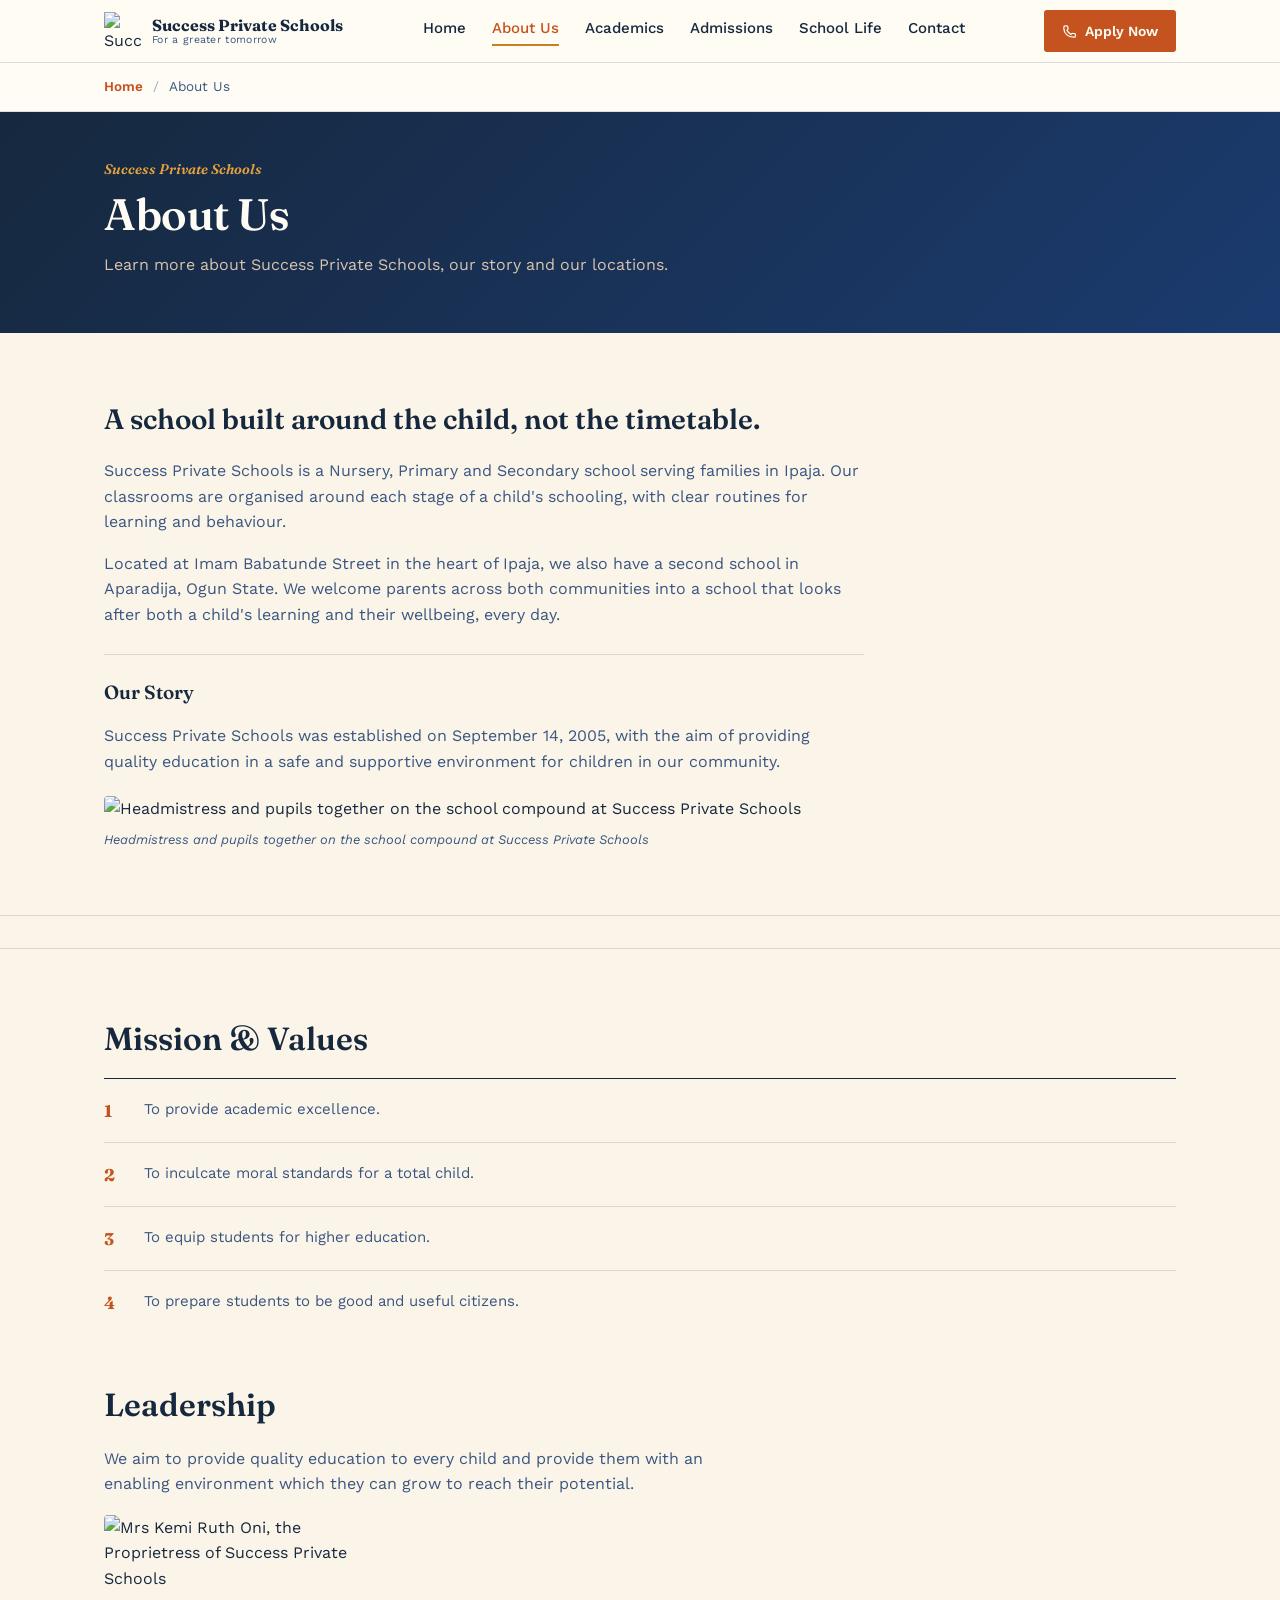
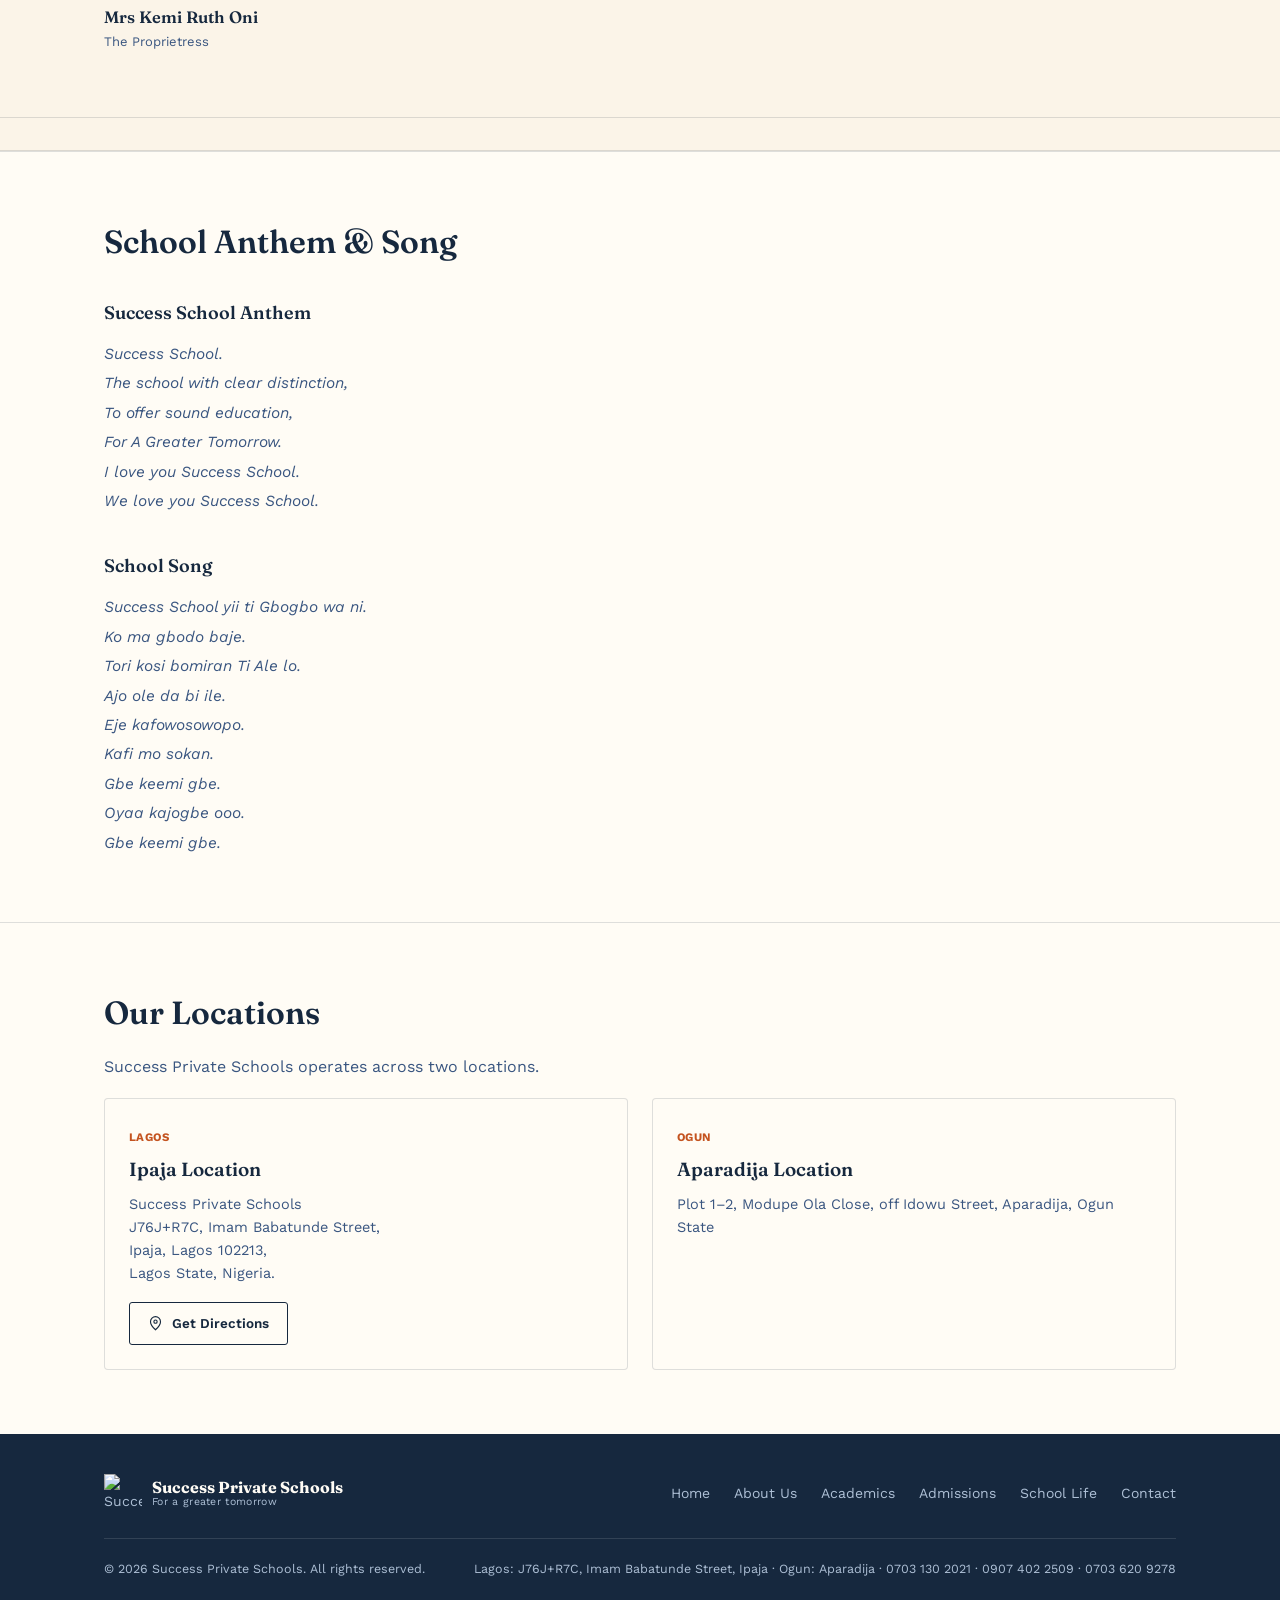
==== about.html @ afc4dac9 "Add files via upload" ====
<!DOCTYPE html>
<html lang="en">
<head>
<meta charset="UTF-8">
<meta name="viewport" content="width=device-width, initial-scale=1.0, viewport-fit=cover">
<title>About Us | Success Private Schools</title>
<meta name="description" content="Learn about Success Private Schools — our story and our locations in Ipaja, Lagos and Aparadija, Ogun State.">
<link rel="preconnect" href="https://fonts.googleapis.com">
<link rel="icon" type="image/png" href="assets/images/favicon.png">
<link href="https://fonts.googleapis.com/css2?family=Fraunces:ital,opsz,wght@0,9..144,400;0,9..144,500;0,9..144,600;0,9..144,700;1,9..144,500&family=Work+Sans:wght@400;500;600;700&display=swap" rel="stylesheet">
<link rel="stylesheet" href="style.css">
</head>
<body>
<header class="site" id="siteHeader">
  <div class="nav">
    <a class="brand" href="index.html" aria-label="Success Private Schools home">
      <img class="brand-logo" src="assets/images/logo.png" alt="Success Private Schools logo">
      <div class="brand-text">
        <div class="name">Success Private Schools</div>
        <div class="sub">For a greater tomorrow</div>
      </div>
    </a>
    <nav class="links">
      <a href="index.html">Home</a>
      <a href="about.html" class="active" aria-current="page">About Us</a>
      <a href="academics.html">Academics</a>
      <a href="admissions.html">Admissions</a>
      <a href="school-life.html">School Life</a>
      <a href="contact.html">Contact</a>
    </nav>
    <a class="nav-cta" href="admissions.html#enquiry">
      <svg viewBox="0 0 24 24" fill="none" stroke="currentColor" stroke-width="2"><path d="M3 5a2 2 0 012-2h2.28a2 2 0 012 1.72l.36 2.5a2 2 0 01-.53 1.72l-1.2 1.2a16 16 0 006.5 6.5l1.2-1.2a2 2 0 011.72-.53l2.5.36a2 2 0 011.72 2V19a2 2 0 01-2 2h-1C9.16 21 3 14.84 3 7V6z"/></svg>
      Apply Now
    </a>
    <button class="menu-btn" aria-label="Menu" id="menuBtn">
      <svg viewBox="0 0 24 24" fill="none" stroke="currentColor" stroke-width="2"><line x1="3" y1="6" x2="21" y2="6"/><line x1="3" y1="12" x2="21" y2="12"/><line x1="3" y1="18" x2="21" y2="18"/></svg>
    </button>
  </div>
</header>
<div class="breadcrumb-bar">
  <div class="wrap breadcrumb-inner">
    <a href="index.html">Home</a><span class="sep">/</span><span>About Us</span>
  </div>
</div>

<section class="page-hero">
  <div class="wrap">
    <div class="kicker">Success Private Schools</div>
    <h1>About Us</h1>
    <p class="lede">Learn more about Success Private Schools, our story and our locations.</p>
  </div>
</section>

<section id="about">
  <div class="wrap about-grid" style="grid-template-columns:minmax(0,760px);">
    <div>
      <div class="subpage-block" style="margin-bottom:0;">
        <h2 style="font-size:28px; margin-bottom:16px;">A school built around the child, not the timetable.</h2>
        <p>Success Private Schools is a Nursery, Primary and Secondary school serving families in Ipaja. Our classrooms are organised around each stage of a child's schooling, with clear routines for learning and behaviour.</p>
        <p>Located at Imam Babatunde Street in the heart of Ipaja, we also have a second school in Aparadija, Ogun State. We welcome parents across both communities into a school that looks after both a child's learning and their wellbeing, every day.</p>
      </div>
      <div style="margin-top:26px; padding-top:22px; border-top:1px solid var(--line);">
        <h3 style="font-size:19px; margin-bottom:8px;">Our Story</h3>
        <p style="margin-bottom:0;">Success Private Schools was established on September 14, 2005, with the aim of providing quality education in a safe and supportive environment for children in our community.</p>
      </div>
      <figure class="about-photo">
        <img src="assets/images/about-headmistress-pupils.jpg" alt="Headmistress and pupils together on the school compound at Success Private Schools" loading="lazy">
        <figcaption>Headmistress and pupils together on the school compound at Success Private Schools</figcaption>
      </figure>
    </div>
  </div>
</section>

<div class="ruled"></div>

<section id="mission-values">
  <div class="wrap">
    <div class="subpage-block">
      <h2>Mission &amp; Values</h2>
      <ol class="process-steps">
        <li><span class="step-num">1</span> To provide academic excellence.</li>
        <li><span class="step-num">2</span> To inculcate moral standards for a total child.</li>
        <li><span class="step-num">3</span> To equip students for higher education.</li>
        <li><span class="step-num">4</span> To prepare students to be good and useful citizens.</li>
      </ol>
    </div>
    <div class="subpage-block">
      <h2>Leadership</h2>
      <p class="intro" style="margin-bottom:0;">We aim to provide quality education to every child and provide them with an enabling environment which they can grow to reach their potential.</p>
      <figure class="leadership-photo">
        <img src="assets/images/leadership-proprietress.jpg" alt="Mrs Kemi Ruth Oni, the Proprietress of Success Private Schools" loading="lazy">
        <figcaption>
          <strong>Mrs Kemi Ruth Oni</strong>
          <span>The Proprietress</span>
        </figcaption>
      </figure>
    </div>
  </div>
</section>

<div class="ruled"></div>

<section id="anthem" style="background:var(--chalk); border-top:1px solid var(--line);">
  <div class="wrap">
    <div class="subpage-block" style="margin-bottom:32px;">
      <h2>School Anthem &amp; Song</h2>
    </div>
    <div class="subpage-block" style="margin-bottom:36px;">
      <h3 style="font-size:18px; margin-bottom:12px;">Success School Anthem</h3>
      <p class="verse">
        Success School.<br>
        The school with clear distinction,<br>
        To offer sound education,<br>
        For A Greater Tomorrow.<br>
        I love you Success School.<br>
        We love you Success School.
      </p>
    </div>
    <div class="subpage-block" style="margin-bottom:0;">
      <h3 style="font-size:18px; margin-bottom:12px;">School Song</h3>
      <p class="verse">
        Success School yii ti Gbogbo wa ni.<br>
        Ko ma gbodo baje.<br>
        Tori kosi bomiran Ti Ale lo.<br>
        Ajo ole da bi ile.<br>
        Eje kafowosowopo.<br>
        Kafi mo sokan.<br>
        Gbe keemi gbe.<br>
        Oyaa kajogbe ooo.<br>
        Gbe keemi gbe.
      </p>
    </div>
  </div>
</section>

<section id="locations" style="background:var(--chalk); border-top:1px solid var(--line); padding-bottom:64px;">
  <div class="wrap">
    <div class="subpage-block" style="margin-bottom:0;">
      <h2>Our Locations</h2>
      <p class="intro">Success Private Schools operates across two locations.</p>
      <div class="campus-grid">
        <div class="campus-card">
          <div class="tag-mini">Lagos</div>
          <h3>Ipaja Location</h3>
          <p>Success Private Schools<br>J76J+R7C, Imam Babatunde Street,<br>Ipaja, Lagos 102213,<br>Lagos State, Nigeria.</p>
          <a class="btn btn-ghost" style="margin-top:16px; padding:10px 18px; font-size:13.5px;" href="https://www.google.com/maps/search/?api=1&query=Success%20Private%20Schools%2C%20J76J%2BR7C%2C%20Imam%20Babatunde%20Street%2C%20Ipaja%2C%20Lagos%20102213%2C%20Lagos%20State%2C%20Nigeria" target="_blank" rel="noopener">
            <svg viewBox="0 0 24 24" fill="none" stroke="currentColor" stroke-width="1.8" style="width:15px;height:15px;"><path d="M12 22s8-7.2 8-13a8 8 0 10-16 0c0 5.8 8 13 8 13z"/><circle cx="12" cy="9" r="2.6"/></svg>
            Get Directions
          </a>
        </div>
        <div class="campus-card">
          <div class="tag-mini">Ogun</div>
          <h3>Aparadija Location</h3>
          <p>Plot 1–2, Modupe Ola Close, off Idowu Street, Aparadija, Ogun State</p>
        </div>
      </div>
    </div>
  </div>
</section>
<footer>
  <div class="wrap">
    <div class="footer-top">
      <a class="brand" href="index.html">
        <img class="brand-logo" src="assets/images/logo.png" alt="Success Private Schools logo">
        <div class="brand-text">
          <div class="name">Success Private Schools</div>
          <div class="sub">For a greater tomorrow</div>
        </div>
      </a>
      <div class="footer-links">
        <a href="index.html">Home</a>
        <a href="about.html">About Us</a>
        <a href="academics.html">Academics</a>
        <a href="admissions.html">Admissions</a>
        <a href="school-life.html">School Life</a>
        <a href="contact.html">Contact</a>
      </div>
    </div>
    <div class="footer-bottom">
      <span>© 2026 Success Private Schools. All rights reserved.</span>
      <span>Lagos: J76J+R7C, Imam Babatunde Street, Ipaja · Ogun: Aparadija · 0703 130 2021 · 0907 402 2509 · 0703 620 9278</span>
    </div>
  </div>
</footer>
<script src="script.js"></script>
</body>
</html>
---- style.css ----
:root{
    --marigold:#E8A33D;
    --marigold-deep:#C97F1E;
    --clay:#C4531F;
    --navy:#1B3B6F;
    --navy-soft:#3A5680;
    --ink:#16283E;
    --umber:#3A2417;
    --umber-soft:#8A6A52;
    --paper:#FBF4E8;
    --chalk:#FFFCF5;
    --line: rgba(22,40,62,0.14);
    --max: 1120px;
  }
  *{box-sizing:border-box;}
  html{scroll-behavior:smooth;}
  body{
    margin:0;
    background:var(--paper);
    color:var(--ink);
    font-family:'Work Sans', sans-serif;
    font-size:16px;
    line-height:1.6;
    overflow-x:hidden;
    width:100%;
  }
  h1,h2,h3,.display{
    font-family:'Fraunces', serif;
    font-weight:600;
    color:var(--ink);
    margin:0;
  }
  a{color:inherit;}
  img{max-width:100%; display:block;}
  .wrap{max-width:var(--max); margin:0 auto; padding:0 24px; width:100%;}
  .ruled{
    height:34px;
    background-image: repeating-linear-gradient(
      to bottom,
      transparent 0px, transparent 32px, var(--line) 33px
    );
    border-top:1px solid var(--line);
    border-bottom:1px solid var(--line);
  }

  .reveal{
    opacity:0;
    transform: translateY(14px);
    transition: opacity .5s ease, transform .5s ease;
  }
  .reveal.is-visible{opacity:1; transform:translateY(0);}
  @media (prefers-reduced-motion: reduce){
    .reveal, .hero-fade{opacity:1; transform:none; transition:none; animation:none;}
    html{scroll-behavior:auto;}
    .seal{animation:none !important;}
  }
  .hero-fade{
    animation: heroFadeIn .9s cubic-bezier(.16,1,.3,1) both;
  }
  @keyframes heroFadeIn{
    from{ opacity:0; transform:translateY(16px); }
    to{ opacity:1; transform:translateY(0); }
  }

  header.site{
    position:sticky; top:0; z-index:50;
    background:rgba(255,252,245,0.92);
    backdrop-filter: blur(8px);
    border-bottom:1px solid var(--line);
    transition: box-shadow .25s ease;
  }
  header.site.scrolled{ box-shadow: 0 6px 20px -12px rgba(22,40,62,0.25); }
  .nav{
    display:flex; align-items:center; justify-content:space-between;
    padding:10px 24px;
    max-width:var(--max); margin:0 auto;
    gap:16px;
  }
  .brand{
    display:flex; align-items:center; gap:10px;
    text-decoration:none;
    min-width:0;
  }
  .brand-text{line-height:1.15; min-width:0;}
  .brand-logo{ width:38px; height:38px; object-fit:contain; flex-shrink:0; }
  .brand-text .name{font-family:'Fraunces', serif; font-weight:700; font-size:16px; color:var(--ink); white-space:nowrap;}
  .brand-text .sub{font-size:10.5px; letter-spacing:.03em; color:var(--navy-soft);}
  nav.links{display:flex; gap:26px; font-size:15px; font-weight:500;}
  nav.links a{text-decoration:none; padding-bottom:4px; border-bottom:2px solid transparent; transition:border-color .15s ease; white-space:nowrap;}
  nav.links a:hover{border-color:var(--marigold-deep);}
  .nav-cta{
    background:var(--clay); color:var(--chalk); text-decoration:none;
    padding:10px 18px; border-radius:3px; font-weight:600; font-size:14px;
    white-space:nowrap; display:inline-flex; align-items:center; gap:8px;
    transition: transform .15s ease, background .15s ease;
  }
  .nav-cta:hover{background:var(--navy); transform:translateY(-1px);}
  .nav-cta svg{width:15px; height:15px;}
  .menu-btn{display:none; background:none; border:none; cursor:pointer; padding:4px; flex-shrink:0;}
  .menu-btn svg{width:24px; height:24px; color:var(--ink);}

  .btn{
    display:inline-flex; align-items:center; gap:9px;
    text-decoration:none; font-weight:600; font-size:15px;
    padding:14px 26px; border-radius:3px; border:1.5px solid transparent;
    cursor:pointer;
    transition: transform .15s ease, box-shadow .15s ease, background .15s ease, color .15s ease;
  }
  .btn svg{width:17px; height:17px; flex-shrink:0;}
  .btn:active{transform:scale(.97);}
  .btn-primary{background:var(--ink); color:var(--chalk);}
  .btn-primary:hover{background:var(--navy); box-shadow:0 10px 22px -10px rgba(22,40,62,0.55); transform:translateY(-2px);}
  .btn-ghost{border-color:var(--ink); color:var(--ink); background:transparent;}
  .btn-ghost:hover{background:var(--ink); color:var(--chalk); transform:translateY(-2px);}
  .btn-clay{background:var(--clay); color:var(--chalk);}
  .btn-clay:hover{background:#a3430f; transform:translateY(-2px); box-shadow:0 10px 22px -10px rgba(196,83,31,0.55);}
  .btn-outline-light{border-color:rgba(255,252,245,0.7); color:var(--chalk);}
  .btn-outline-light:hover{background:var(--chalk); color:var(--ink); transform:translateY(-2px);}

  .btn-pill{
    display:flex; align-items:center; justify-content:center; gap:9px;
    width:100%; text-decoration:none; font-weight:600; font-size:14.5px;
    padding:13px 20px; border-radius:999px; border:1.5px solid transparent;
    cursor:pointer; transition: transform .15s ease, box-shadow .15s ease, background .15s ease;
  }
  .btn-pill svg{width:16px; height:16px; flex-shrink:0;}
  .btn-pill:active{transform:scale(.97);}
  .btn-pill + .btn-pill{ margin-top:10px; }
  .btn-pill-clay{background:var(--clay); color:var(--chalk);}
  .btn-pill-clay:hover{background:#a3430f; box-shadow:0 8px 18px -8px rgba(196,83,31,0.55);}
  .btn-pill-outline{background:transparent; border-color:var(--ink); color:var(--ink);}
  .btn-pill-outline:hover{background:var(--ink); color:var(--chalk);}

  .btn-circle{
    display:inline-flex; align-items:center; justify-content:center;
    width:56px; height:56px; border-radius:50%; background:var(--ink); color:var(--chalk);
    text-decoration:none; flex-shrink:0; border:none; cursor:pointer;
    transition: transform .15s ease, box-shadow .15s ease, background .15s ease;
  }
  .btn-circle svg{width:22px; height:22px;}
  .btn-circle:hover{background:var(--navy); transform:translateY(-2px); box-shadow:0 10px 20px -10px rgba(22,40,62,0.55);}
  .btn-circle:active{transform:scale(.94);}

  .hero{
    padding:56px 0 56px;
    position:relative;
    overflow:hidden;
  }
  .photo-hero{ background:var(--ink); position:relative; padding:0; }
  .photo-hero-frame{
    width:100%; display:flex; justify-content:center; align-items:center;
    background:var(--ink); max-height:340px; overflow:hidden;
  }
  .photo-hero-frame img{
    max-height:340px; width:auto; max-width:100%; object-fit:contain; display:block;
  }
  .photo-hero-caption{ background:linear-gradient(135deg,var(--ink),var(--navy)); padding:22px 0; }
  .photo-hero-caption-inner{
    border-left:4px solid var(--marigold); padding-left:18px;
    display:flex; flex-direction:column; gap:6px;
  }
  .photo-hero-caption .kicker{
    color:var(--marigold); font-size:14px; font-weight:600;
    font-style:italic; font-family:'Fraunces', serif; margin:0;
  }
  .photo-hero-caption h1{
    color:var(--chalk); font-size:clamp(26px,5vw,44px); line-height:1.1; letter-spacing:-0.01em;
  }
  .photo-hero-caption h1 em{ color:var(--marigold); font-style:italic; }
  .breadcrumb-bar{ background:var(--chalk); border-bottom:1px solid var(--line); padding:13px 0; }
  .breadcrumb-inner{ display:flex; align-items:center; gap:10px; font-size:13.5px; color:var(--navy-soft); }
  .breadcrumb-inner a{ color:var(--clay); text-decoration:none; font-weight:600; }
  .breadcrumb-inner .sep{ opacity:.5; }
  .hero-intro{ padding:26px 0 4px; }
  .hero-intro p.lede{ margin:0; font-size:16px; max-width:60ch; color:var(--navy-soft); }
  .hero-intro .stripe-tags{ margin-top:22px; }
  @media (max-width:600px){
    .photo-hero-frame, .photo-hero-frame img{ max-height:250px; }
  }
  .hero-grid{
    display:grid;
    grid-template-columns: 1fr;
    gap:40px;
    align-items:center;
    max-width:720px;
  }
  .kicker{
    font-size:14px; color:var(--clay); font-weight:600;
    margin-bottom:12px; font-style:italic; font-family:'Fraunces', serif;
  }
  .hero h1{
    font-size:clamp(34px, 7vw, 62px);
    line-height:1.06;
    letter-spacing:-0.01em;
  }
  .hero h1 em{
    font-style:italic; color:var(--marigold-deep);
  }
  .hero p.lede{
    margin-top:20px;
    font-size:17px;
    max-width:46ch;
    color:var(--navy-soft);
  }
  .hero-ctas{
    margin-top:28px;
    display:flex; gap:14px; flex-wrap:wrap;
  }
  .stripe-tags{
    margin-top:30px; display:flex; gap:0; flex-wrap:wrap;
    border-top:1px solid var(--line);
    padding-top:16px;
  }
  .stripe-tags span{
    font-size:12.5px; font-weight:600; color:var(--navy-soft);
    padding-right:16px; margin-right:16px; border-right:1px solid var(--line);
  }
  .stripe-tags span:last-child{border-right:none;}

  section{padding:64px 0;}
  .eyebrow{
    font-family:'Fraunces', serif; font-style:italic; color:var(--clay);
    font-size:16px; margin-bottom:8px;
  }
  .section-head{
    display:flex; justify-content:space-between; align-items:flex-end;
    gap:24px; margin-bottom:40px; flex-wrap:wrap;
  }
  .section-head h2{font-size:clamp(26px,4vw,38px); max-width:560px;}
  .section-head p{max-width:38ch; color:var(--navy-soft); font-size:15px;}

  .about-grid{
    display:grid; grid-template-columns: 1fr 1fr; gap:48px; align-items:start;
  }
  .about-grid p{color:var(--navy-soft); margin-bottom:16px; font-size:16px;}
  .stat-row{
    display:grid; grid-template-columns: repeat(3,1fr); gap:0;
    margin-top:26px; border-top:1px solid var(--line);
  }
  .stat{
    padding:20px 16px 0 0; border-right:1px solid var(--line);
  }
  .stat:last-child{border-right:none;}
  .stat .num{font-family:'Fraunces', serif; font-size:32px; color:var(--clay); font-weight:600;}
  .stat .label{font-size:12.5px; color:var(--navy-soft); margin-top:4px;}

  .ledger{border-top:1px solid var(--ink);}
  .ledger-row{
    display:grid; grid-template-columns: 90px 1fr 1.4fr; gap:24px;
    padding:28px 0; border-bottom:1px solid var(--line);
    align-items:start;
  }
  .ledger-row .tag{
    font-family:'Fraunces', serif; font-size:15px; color:var(--marigold-deep); font-weight:600; padding-top:4px;
  }
  .ledger-row h3{font-size:23px;}
  .ledger-row .desc{color:var(--navy-soft); font-size:15px; padding-top:4px;}
  .ledger-row .desc .age{
    display:block; font-size:11.5px; letter-spacing:.03em; color:var(--clay); font-weight:600; margin-bottom:6px;
  }

  .curriculum-accordion{ border-top:1px solid var(--ink); }
  .curr-item{ border-bottom:1px solid var(--line); }
  .curr-trigger{
    width:100%; display:flex; justify-content:space-between; align-items:center; gap:16px;
    background:none; border:none; cursor:pointer; padding:20px 2px;
    font-family:'Fraunces', serif; font-size:17px; font-weight:600; color:var(--ink);
    text-align:left; transition:color .15s ease;
  }
  .curr-trigger:hover{ color:var(--clay); }
  .curr-trigger .chev{ width:18px; height:18px; flex-shrink:0; color:var(--clay); transition:transform .3s cubic-bezier(.16,1,.3,1); }
  .curr-trigger[aria-expanded="true"] .chev{ transform:rotate(180deg); }
  .curr-panel{
    max-height:0; overflow:hidden;
    transition:max-height .45s cubic-bezier(.16,1,.3,1);
  }
  .curr-panel-inner{ padding:2px 2px 24px; }
  .subject-grid{
    list-style:none; margin:0; padding:0;
    display:grid; grid-template-columns:repeat(auto-fill, minmax(170px,1fr));
    gap:9px 18px;
  }
  .subject-grid li{
    font-size:14px; color:var(--navy-soft); padding-left:15px; position:relative;
  }
  .subject-grid li::before{
    content:''; position:absolute; left:0; top:8px; width:6px; height:6px;
    border-radius:50%; background:var(--marigold-deep);
  }
  @media (prefers-reduced-motion: reduce){
    .curr-panel{ transition:none; }
  }

  .why-band{ background:var(--umber); color:var(--chalk); }
  .why-band .section-head h2, .why-band .eyebrow{color:var(--chalk);}
  .why-band .eyebrow{color:var(--marigold);}
  .why-band .section-head p{color:#D9C4B0;}
  .why-grid{
    display:grid; grid-template-columns: repeat(2, 1fr); gap:1px;
    background:rgba(255,255,255,0.14);
    border:1px solid rgba(255,255,255,0.14);
  }
  .why-item{
    background:var(--umber); padding:28px 30px;
    transition: background .25s ease;
  }
  .why-item:hover{ background:#4A311F; }
  .why-item .idx{ font-family:'Fraunces', serif; font-style:italic; color:var(--marigold); font-size:15px; }
  .why-item h3{color:var(--chalk); font-size:18px; margin-top:10px;}
  .why-item p{color:#D9C4B0; font-size:14px; margin-top:8px;}

  .life-grid{ display:grid; grid-template-columns: 1fr 1fr; gap:14px; }
  .life-block{
    border-radius:4px;
    display:flex; flex-direction:column; justify-content:space-between; padding:20px;
    color:var(--chalk);
    min-height:170px;
    transition: transform .3s ease;
  }
  .life-block:hover{ transform:translateY(-4px); }
  .life-block .lb-icon{
    width:34px; height:34px; opacity:.9;
  }
  .life-block .lb-name{
    font-family:'Fraunces', serif; font-size:19px; font-style:italic;
  }
  .life-block .lb-tag{
    font-size:12.5px; font-weight:600; letter-spacing:.02em;
    opacity:.85; margin-top:4px;
  }
  .life-block:nth-child(1){background:linear-gradient(160deg,#E8A33D,#C4531F);}
  .life-block:nth-child(2){background:linear-gradient(160deg,var(--navy),var(--ink));}
  .life-block:nth-child(3){background:linear-gradient(160deg,#C4531F,#7a2c0c); grid-column:span 2;}

  /* single big photo showcase box with real photos crossfading */
  .photo-showcase{
    position:relative; overflow:hidden; border-radius:4px;
    min-height:420px; background:var(--ink);
  }
  .photo-showcase .photo-slideshow{ position:absolute; inset:0; }
  .photo-showcase .photo-slideshow img{
    position:absolute; inset:0; width:100%; height:100%;
    object-fit:contain; object-position:center;
    opacity:0; transition: opacity 1.8s ease-in-out;
  }
  .photo-showcase .photo-slideshow img.active{ opacity:1; }
  @media (prefers-reduced-motion: reduce){
    .photo-showcase .photo-slideshow img{ transition:none; }
    .photo-showcase .photo-slideshow img:not(.active){ display:none; }
  }

  .about-photo{ margin:22px 0 0; }
  .about-photo img{
    width:100%; height:auto; border-radius:4px; display:block;
  }
  .about-photo figcaption{
    font-size:13px; color:var(--navy-soft); margin-top:8px; font-style:italic;
  }

  .leadership-photo{ margin:18px 0 0; max-width:260px; }
  .leadership-photo img{ width:100%; height:auto; border-radius:4px; display:block; }
  .leadership-photo figcaption{ margin-top:12px; }
  .leadership-photo figcaption strong{ display:block; font-family:'Fraunces', serif; font-size:16.5px; color:var(--ink); font-weight:600; }
  .leadership-photo figcaption span{ display:block; font-size:13px; color:var(--navy-soft); margin-top:2px; }

  .verse{ color:var(--navy-soft); font-style:italic; line-height:1.9; font-size:15.5px; margin:0; }

  .gallery-grid{
    display:grid; grid-template-columns:repeat(auto-fit, minmax(240px,1fr));
    gap:16px;
  }
  .gallery-item{
    position:relative; display:block; border-radius:4px; overflow:hidden;
    cursor:zoom-in; background:var(--ink);
  }
  .gallery-item img{
    width:100%; height:auto; display:block;
    transition: transform .4s ease;
  }
  .gallery-item:hover img{ transform:scale(1.03); }

  .lightbox{
    position:fixed; inset:0; background:rgba(16,14,10,0.92);
    display:none; align-items:center; justify-content:center;
    flex-direction:column; padding:30px; z-index:200;
  }
  .lightbox.open{ display:flex; }
  .lightbox img{ max-width:min(90vw,900px); max-height:76vh; border-radius:4px; }
  .lightbox-caption{ color:var(--chalk); font-size:14px; margin-top:14px; text-align:center; max-width:60ch; }
  .lightbox-close{
    position:absolute; top:18px; right:22px; background:none; border:none;
    color:var(--chalk); font-size:32px; line-height:1; cursor:pointer;
  }

  .admissions{ background: var(--marigold); position:relative; overflow:hidden; }
  .admissions-inner{
    display:grid; grid-template-columns: 1.3fr 1fr; gap:36px; align-items:start;
  }
  .admissions h2{font-size:clamp(28px,4.4vw,42px); color:var(--ink);}
  .admissions p{color:#3A2E12; margin-top:14px; max-width:46ch; font-size:16px;}
  .steps{ padding-top:6px; }
  .steps ol{margin:0; padding:0; list-style:none; counter-reset:step;}
  .steps li{
    counter-increment:step; display:flex; gap:14px; padding:11px 0;
    border-bottom:1px solid rgba(22,40,62,0.15); font-size:14px; color:#3A2E12;
  }
  .steps li:last-child{border-bottom:none;}
  .steps li::before{
    content:counter(step);
    font-family:'Fraunces', serif; font-weight:700; color:var(--ink);
    font-size:15px; flex-shrink:0;
  }
  .steps-title{
    font-size:12.5px; font-weight:700; letter-spacing:.04em; text-transform:uppercase;
    color:#3A2E12; margin-bottom:8px; opacity:.75;
  }

  .admission-form{
    margin-top:18px; background:var(--chalk); border:1px solid rgba(22,40,62,0.18);
    border-radius:4px; padding:20px;
  }
  .admission-form-row{ margin-bottom:12px; }
  .admission-form-row:last-of-type{ margin-bottom:0; }
  .admission-form label{
    display:block; font-size:13px; font-weight:600; color:var(--ink); margin-bottom:6px;
  }
  .admission-form label .opt{ font-weight:400; color:var(--navy-soft); }
  .admission-form input, .admission-form select{
    width:100%; padding:11px 12px; border:1px solid var(--line); border-radius:3px;
    font-family:'Work Sans', sans-serif; font-size:14.5px; color:var(--ink); background:var(--paper);
    appearance:auto;
  }
  .admission-form input:focus, .admission-form select:focus{
    outline:2px solid var(--marigold-deep); outline-offset:1px;
  }
  .admission-form-note{
    display:none; margin:12px 0 0; padding:10px 12px;
    background:rgba(196,83,31,0.1); border:1px solid rgba(196,83,31,0.35); border-radius:3px;
    color:var(--clay); font-size:13.5px; font-weight:600;
  }
  .admission-form-note.show{ display:block; }
  .admission-form-actions{ margin-top:16px; padding-top:16px; border-top:1px solid var(--line); }
  button.btn{ font-family:'Work Sans', sans-serif; appearance:none; -webkit-appearance:none; }
  button.btn-pill{ font-family:'Work Sans', sans-serif; appearance:none; -webkit-appearance:none; }
  .call-outside{ display:flex; align-items:center; gap:14px; margin-top:16px; }
  .call-outside .call-label{ font-size:13.5px; font-weight:600; color:#3A2E12; }

  .contact-grid{ display:grid; grid-template-columns: 1fr 1fr; gap:32px; }
  .contact-list{
    list-style:none; margin:14px 0 0; padding:0;
    display:grid; grid-template-columns:1fr 1fr; gap:10px 12px;
  }
  .contact-list li{ border:none; }
  .contact-list li.static{ grid-column:1 / -1; }
  .contact-list li.dual{ grid-column:1 / -1; }
  .contact-list .c-row{
    display:flex; align-items:center; gap:10px; padding:10px 12px;
    font-size:13.5px; text-decoration:none; color:inherit;
    border:1px solid var(--line); border-radius:8px; height:100%;
    transition: background .15s ease, border-color .15s ease;
  }
  .contact-list a.c-row:hover{ background:rgba(196,83,31,0.07); border-color:rgba(196,83,31,0.35); }
  .contact-list .ico-wrap{
    width:30px; height:30px; border-radius:50%; background:var(--ink); color:var(--marigold);
    display:flex; align-items:center; justify-content:center; flex-shrink:0;
  }
  .contact-list .ico-wrap svg{width:14px; height:14px;}
  .contact-list .k{font-weight:600; display:block; margin-bottom:1px; font-size:13px;}
  .contact-list .v{color:var(--navy-soft); font-size:12px; line-height:1.35;}
  .contact-list li.static .c-row{ cursor:default; }
  .contact-list li.static .c-row:hover{ background:transparent; }
  .contact-list li.dual .c-row{ justify-content:space-between; cursor:default; }
  .contact-list li.dual .dual-actions{ display:flex; gap:6px; flex-shrink:0; }
  .contact-list li.dual .dual-actions a{
    width:30px; height:30px; border-radius:50%; display:flex; align-items:center; justify-content:center;
    color:var(--chalk); flex-shrink:0; transition: transform .15s ease;
  }
  .contact-list li.dual .dual-actions a:hover{ transform:translateY(-2px); }
  .contact-list li.dual .dual-actions a.call-ico{ background:var(--ink); }
  .contact-list li.dual .dual-actions a.wa-ico{ background:#1E7A4C; }
  .contact-list li.dual .dual-actions svg{ width:14px; height:14px; }
  #contact h2{ margin-bottom:2px; }
  @media (max-width:560px){
    .contact-list{ grid-template-columns:1fr; }
    .contact-list li.static, .contact-list li.dual{ grid-column:auto; }
  }

  .map-block{
    background:var(--ink); border-radius:4px; min-height:260px;
    display:flex; align-items:center; justify-content:center; text-align:center; padding:30px;
  }
  .map-block .pin{ width:40px; height:40px; color:var(--marigold); margin:0 auto 14px; }
  .map-block p{color:var(--chalk); font-family:'Fraunces', serif; font-style:italic; font-size:16px; max-width:32ch; margin:0 auto; line-height:1.5;}
  .map-block span{display:block; color:#AEC0D6; font-size:13px; margin-top:10px;}
  .map-block .btn{ margin-top:18px; }

  .gallery-caption{
    display:block; text-align:center; padding:9px 6px;
    font-size:12.5px; font-style:italic; color:var(--navy-soft);
    background:var(--chalk);
  }

  footer{ background:var(--ink); color:#AEC0D6; padding:40px 0 24px; font-size:14px; }
  .footer-top{
    display:flex; justify-content:space-between; align-items:center; flex-wrap:wrap; gap:20px;
    padding-bottom:26px; border-bottom:1px solid rgba(255,255,255,0.12);
  }
  .footer-top .brand-text .name{color:var(--chalk);}
  .footer-top .brand-text .sub{color:#AEC0D6;}
  .footer-links{display:flex; gap:24px; flex-wrap:wrap;}
  .footer-links a{text-decoration:none; color:#AEC0D6; font-size:14px;}
  .footer-links a:hover{color:var(--marigold);}
  .footer-bottom{
    padding-top:20px; display:flex; justify-content:space-between; flex-wrap:wrap; gap:10px; font-size:12.5px;
  }

  @media (max-width: 860px){
    nav.links, .nav-cta{display:none;}
    .menu-btn{display:block;}
    .hero-grid, .about-grid, .admissions-inner, .contact-grid{grid-template-columns:1fr;}
    .ledger-row{grid-template-columns:1fr; gap:6px;}
    .why-grid{grid-template-columns:1fr;}
    .stat-row{grid-template-columns:1fr; gap:12px;}
    .stat{border-right:none; border-bottom:1px solid var(--line); padding-bottom:12px;}
    section{padding:48px 0;}
    .hero{padding:36px 0 40px;}
    .photo-showcase{min-height:340px;}
  }

/* ===== Multi-page additions ===== */
nav.links a.active{
  border-color: var(--marigold-deep);
  color: var(--clay);
}

.page-hero{
  background: linear-gradient(135deg, var(--ink), var(--navy));
  padding: 46px 0 40px;
}
.page-hero .kicker{ color: var(--marigold); margin-bottom: 10px; }
.page-hero h1{
  color: var(--chalk);
  font-size: clamp(28px, 4.5vw, 44px);
  line-height: 1.12;
  letter-spacing: -0.01em;
}
.page-hero p.lede{
  color: #D9C4B0;
  margin-top: 12px;
  max-width: 60ch;
  font-size: 16px;
}

.placeholder-block{
  border: 1.5px dashed var(--line);
  border-radius: 4px;
  padding: 22px 24px;
  color: var(--navy-soft);
  font-style: italic;
  font-size: 14.5px;
  background: rgba(22,40,62,0.02);
}

.campus-grid{
  display: grid;
  grid-template-columns: 1fr 1fr;
  gap: 24px;
  margin-top: 8px;
}
.campus-card{
  border: 1px solid var(--line);
  border-radius: 4px;
  padding: 24px;
  background: var(--chalk);
}
.campus-card h3{ font-size: 19px; margin-bottom: 8px; }
.campus-card p{ color: var(--navy-soft); font-size: 14.5px; margin: 0; }
.campus-card .tag-mini{
  display: inline-block; font-size: 11.5px; font-weight: 700; letter-spacing: .04em;
  color: var(--clay); margin-bottom: 8px; text-transform: uppercase;
}

.subpage-block{ margin-bottom: 44px; }
.subpage-block:last-child{ margin-bottom: 0; }
.subpage-block h2{ font-size: clamp(24px,3.6vw,32px); margin-bottom: 14px; }
.subpage-block > p.intro{ color: var(--navy-soft); max-width: 62ch; margin-bottom: 18px; }

.class-tags{ display: flex; flex-wrap: wrap; gap: 8px; margin-top: 14px; }
.class-tags span{
  font-size: 13px; font-weight: 600; color: var(--navy);
  background: var(--chalk); border: 1px solid var(--line);
  padding: 6px 12px; border-radius: 999px;
}

.cta-row{
  display: grid; grid-template-columns: repeat(4, 1fr); gap: 12px;
  margin-top: 20px;
}
.cta-row a{
  display: flex; align-items: center; justify-content: center; gap: 8px;
  text-align: center; padding: 13px 10px; border-radius: 4px;
  font-size: 13.5px; font-weight: 600; text-decoration: none;
  border: 1px solid var(--line); color: var(--ink);
  transition: background .15s ease, transform .15s ease;
}
.cta-row a:hover{ background: var(--chalk); transform: translateY(-2px); }
.cta-row a svg{ width: 15px; height: 15px; flex-shrink: 0; }

.school-life-preview-grid{
  display: grid; grid-template-columns: 1fr 1fr; gap: 14px; margin-top: 22px;
}
.school-life-preview-grid img{
  width: 100%; height: auto; border-radius: 4px; display: block;
}

.home-admissions-cta{
  background: var(--marigold); padding: 48px 0; text-align: center;
}
.home-admissions-cta h2{ color: var(--ink); font-size: clamp(26px,4vw,36px); }
.home-admissions-cta p{ color: #3A2E12; margin-top: 10px; max-width: 50ch; margin-left: auto; margin-right: auto; }
.home-admissions-cta .btn{ margin-top: 22px; }

@media (max-width: 720px){
  .campus-grid{ grid-template-columns: 1fr; }
  .cta-row{ grid-template-columns: 1fr 1fr; }
  .school-life-preview-grid{ grid-template-columns: 1fr; }
}

.process-steps{
  list-style: none; margin: 0; padding: 0;
  border-top: 1px solid var(--ink);
}
.process-steps li{
  display: flex; align-items: flex-start; gap: 16px;
  padding: 18px 0; border-bottom: 1px solid var(--line);
  font-size: 15px; color: var(--navy-soft);
}
.process-steps li:last-child{ border-bottom: none; }
.step-num{
  font-family: 'Fraunces', serif; font-weight: 700; font-size: 17px;
  color: var(--clay); flex-shrink: 0; width: 24px;
}

/* ===== Final polish: mobile safety for long addresses / text ===== */
.campus-card p, .map-block p, .contact-list .v, .footer-bottom span, .verse, .process-steps li{
  overflow-wrap: anywhere;
  word-break: normal;
}
.footer-bottom span{ min-width:0; }
@media (max-width: 480px){
  .campus-card{ padding:18px; }
  .map-block{ padding:22px 16px; }
  .map-block p{ font-size:15px; }
  .leadership-photo{ max-width:100%; }
  .verse{ font-size:15px; }
  .btn{ max-width:100%; }
  .photo-showcase{ min-height:340px; }
}
.contact-list li.dual .c-row > div:not(.dual-actions){ flex:1; min-width:0; }

/* ===== Home hero slideshow v2: headings pop over a blended photo backdrop ===== */
.hero-slider{ position:relative; background:var(--ink); overflow:hidden; --dur:4.5s; }
.hero-slides{ display:grid; }
.hero-slide{
  grid-area:1/1; position:relative; overflow:hidden;
  opacity:0; visibility:hidden;
  transition:opacity .9s ease-in-out, visibility 0s linear .9s;
}
.hero-slide.active{ opacity:1; visibility:visible; transition:opacity .9s ease-in-out, visibility 0s; }
.hero-bg{
  position:absolute; inset:-30px; background:var(--bg) center/cover no-repeat;
  transform:scale(1.14); transition:transform 6s ease-out;
}
.hero-slide.active .hero-bg{ transform:scale(1.04); }
.hero-slide::after{
  content:''; position:absolute; inset:0; pointer-events:none;
  background:
    linear-gradient(100deg, rgba(22,40,62,.94) 0%, rgba(22,40,62,.80) 42%, rgba(22,40,62,.45) 100%),
    linear-gradient(0deg, rgba(22,40,62,.85) 0%, rgba(22,40,62,0) 30%);
}
.hero-inner{
  position:relative; z-index:2;
  display:grid; grid-template-columns:1.05fr .95fr; align-items:center; gap:40px;
  min-height:540px; padding-top:44px; padding-bottom:64px;
}
.hero-text{ max-width:560px; }
.hero-eyebrow{
  display:inline-flex; align-items:center; gap:12px;
  color:var(--marigold); font-family:'Fraunces',serif; font-style:italic; font-weight:600;
  font-size:16px; letter-spacing:.01em;
}
.hero-eyebrow::before{ content:''; width:34px; height:2px; background:var(--marigold); display:block; }
.hero-heading{
  color:var(--chalk); font-size:clamp(32px,5.6vw,62px); line-height:1.06;
  letter-spacing:-0.015em; margin:14px 0 0;
}
.hero-heading .ln{ display:block; }
.hero-heading em{ color:var(--marigold); font-style:italic; }
.hero-text .hero-ctas{ margin-top:26px; display:flex; flex-wrap:wrap; gap:12px; }
.hero-photo{
  justify-self:center; margin:0; line-height:0;
  border-radius:6px; overflow:hidden;
  box-shadow:0 18px 50px rgba(0,0,0,.45), 0 0 0 3px rgba(255,252,245,.14);
}
.hero-photo img{ height:440px; width:auto; max-width:100%; display:block; object-fit:contain; }

/* pop-in animation, replays each time a slide becomes active */
.hero-slide.active .hp{ animation:heroPop .85s cubic-bezier(.2,.9,.25,1.05) both; animation-delay:calc(var(--i,0) * .16s + .2s); }
.hero-slide.active .hero-photo{ animation:heroPhoto 1s cubic-bezier(.2,.9,.25,1) both; animation-delay:.15s; }
@keyframes heroPop{ from{ opacity:0; transform:translateY(28px) scale(.96); } to{ opacity:1; transform:none; } }
@keyframes heroPhoto{ from{ opacity:0; transform:translateX(36px) scale(.96); } to{ opacity:1; transform:none; } }

/* timing bar: 4.5s per slide, drives the autoplay */
.hero-progress{ position:absolute; left:0; bottom:0; height:3px; width:100%; background:var(--marigold); transform:scaleX(0); transform-origin:left; z-index:3; }
.hero-slide.active .hero-progress{ animation:heroBar var(--dur) linear forwards; }
.hero-slider.paused .hero-progress{ animation-play-state:paused; }
@keyframes heroBar{ from{ transform:scaleX(0); } to{ transform:scaleX(1); } }

.hero-arrow{
  position:absolute; top:50%; margin-top:-21px; width:42px; height:42px; border-radius:50%;
  border:1.5px solid rgba(255,252,245,.4); background:rgba(22,40,62,.5); color:var(--chalk); cursor:pointer;
  display:flex; align-items:center; justify-content:center; z-index:4; transition:background .2s ease, border-color .2s ease;
}
.hero-arrow:hover, .hero-arrow:focus-visible{ background:var(--clay); border-color:var(--clay); }
.hero-arrow svg{ width:18px; height:18px; }
.hero-prev{ left:16px; } .hero-next{ right:16px; }
.hero-dots{ position:absolute; left:0; right:0; bottom:20px; display:flex; justify-content:center; gap:9px; z-index:4; pointer-events:none; }
.hero-dots button{
  pointer-events:auto; width:10px; height:10px; padding:0; border-radius:50%;
  border:1.5px solid var(--chalk); background:rgba(22,40,62,.4); cursor:pointer;
  transition:background .25s ease, transform .25s ease, width .25s ease;
}
.hero-dots button.active{ background:var(--marigold); border-color:var(--marigold); width:26px; border-radius:6px; }

@media (max-width:860px){
  .hero-inner{ grid-template-columns:1fr; gap:22px; min-height:0; padding-top:24px; padding-bottom:58px; }
  .hero-photo{ order:-1; }
  .hero-photo img{ height:250px; }
  .hero-text{ max-width:none; }
  .hero-heading{ font-size:clamp(30px,8.4vw,42px); margin-top:10px; }
  .hero-eyebrow{ font-size:15px; }
  .hero-text .hero-ctas{ margin-top:18px; gap:10px; }
  .hero-text .hero-ctas .btn{ padding:12px 18px; font-size:14px; }
  .hero-arrow{ display:none; }
  .hero-slide::after{ background:linear-gradient(0deg, rgba(22,40,62,.95) 0%, rgba(22,40,62,.78) 55%, rgba(22,40,62,.5) 100%); }
}
@media (prefers-reduced-motion: reduce){
  .hero-slide, .hero-slide.active{ transition:none; }
  .hero-bg, .hero-slide.active .hero-bg{ transition:none; transform:scale(1.05); }
  .hero-slide.active .hp, .hero-slide.active .hero-photo{ animation:none; }
  .hero-progress{ display:none; }
}

/* ===== Contact: Ipaja card with its directions box stacked underneath ===== */
.campus-stack{ display:flex; flex-direction:column; gap:14px; }
.campus-stack .map-block{ flex:1; }

/* ===== Home page loader (rolling ring around the school logo) ===== */
.preloader{
  position:fixed; inset:0; z-index:9999; background:var(--paper);
  display:flex; align-items:center; justify-content:center;
  animation:preloaderAuto .5s ease 4.5s forwards; /* safety: hides itself even if scripts fail */
}
.preloader.done{ opacity:0; visibility:hidden; transition:opacity .55s ease, visibility 0s linear .55s; }
.preloader-ring{ position:relative; width:104px; height:104px; display:flex; align-items:center; justify-content:center; }
.preloader-ring::before{
  content:''; position:absolute; inset:0; border-radius:50%;
  border:4px solid rgba(232,163,61,.25); border-top-color:var(--clay); border-right-color:var(--marigold);
  animation:preloaderSpin 1s linear infinite;
}
.preloader-ring img{ width:58px; height:58px; object-fit:contain; }
@keyframes preloaderSpin{ to{ transform:rotate(360deg); } }
@keyframes preloaderAuto{ to{ opacity:0; visibility:hidden; } }
.preloading .hero-slide.active .hp,
.preloading .hero-slide.active .hero-photo,
.preloading .hero-slide.active .hero-progress{ animation-play-state:paused; }
@media (prefers-reduced-motion: reduce){
  .preloader-ring::before{ animation:none; }
  .preloader.done{ transition:none; }
}

/* gallery: items keep their own photo height (no stretched navy blocks); caption not underlined */
.gallery-grid{ align-items:start; }
.gallery-caption{ text-decoration:none; }
.gallery-item{ background:transparent; text-decoration:none; }
.gallery-item .gallery-caption{ color:var(--navy-soft); }
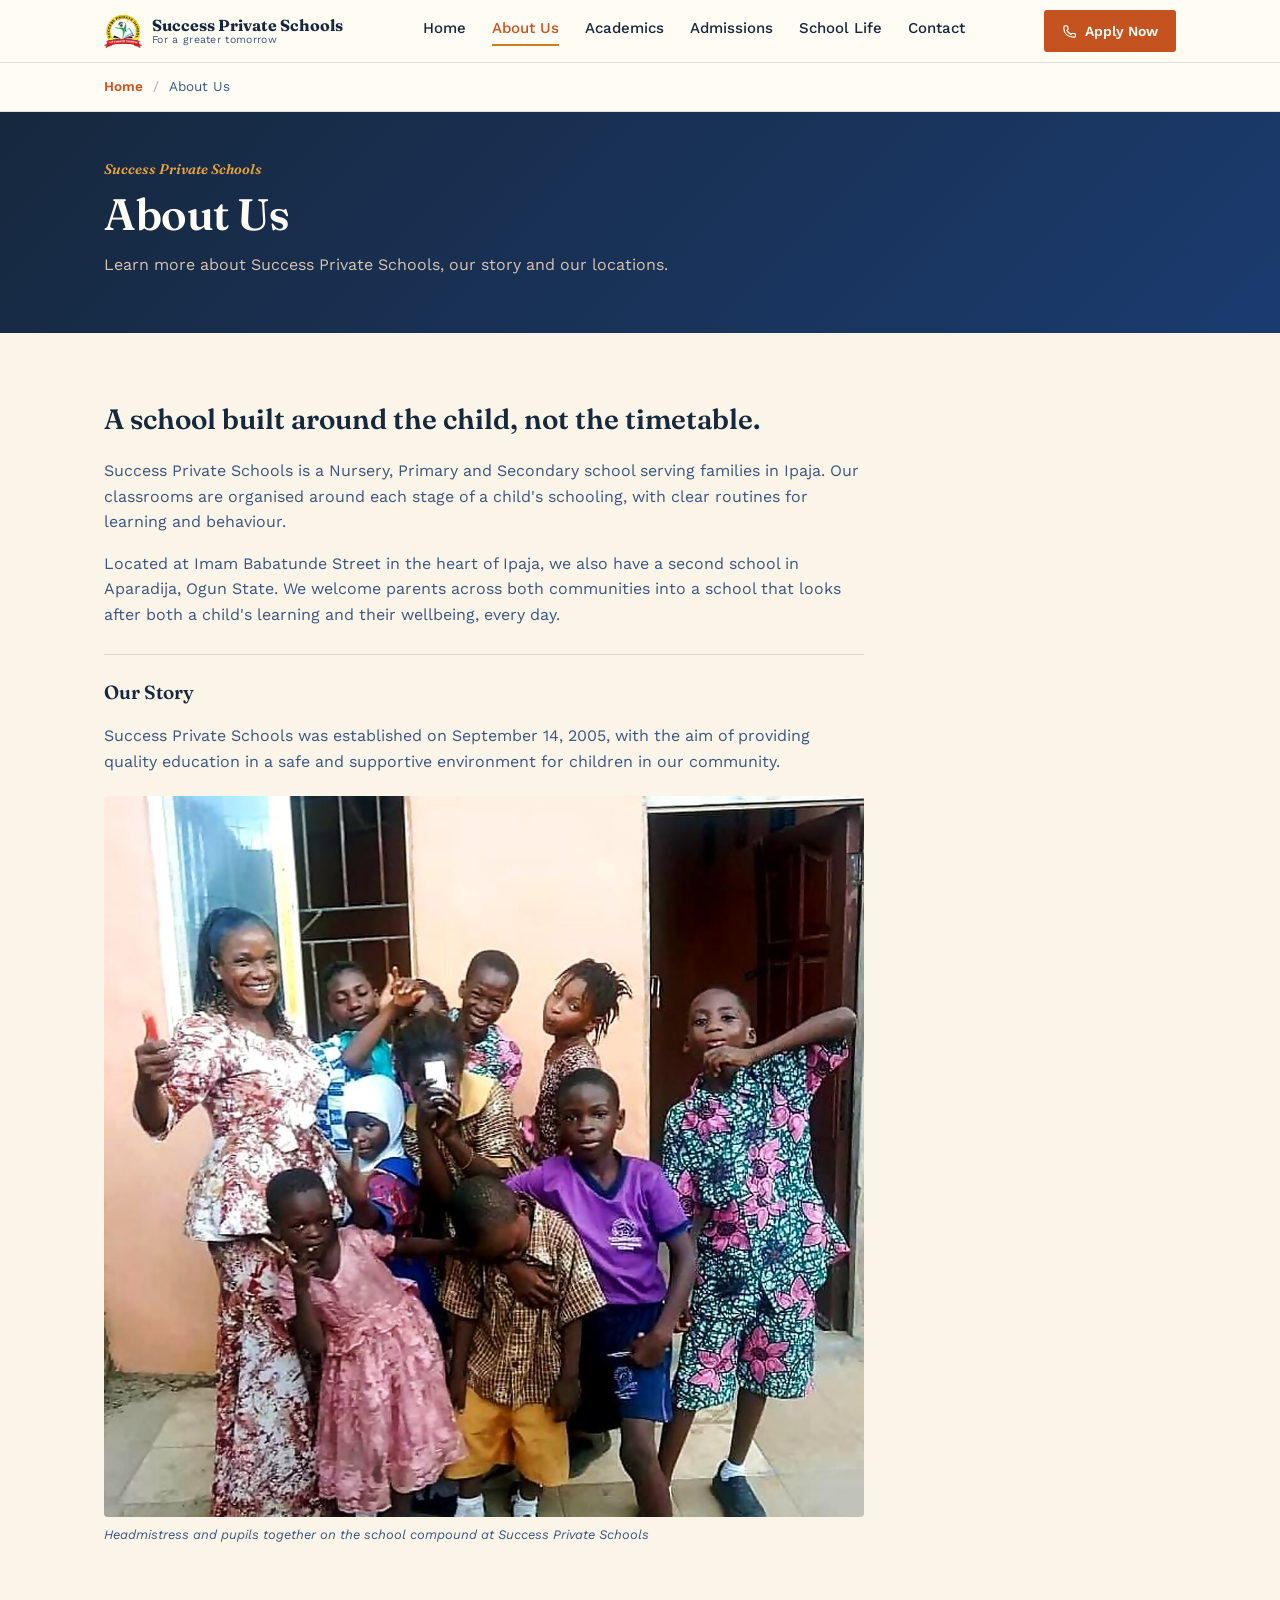
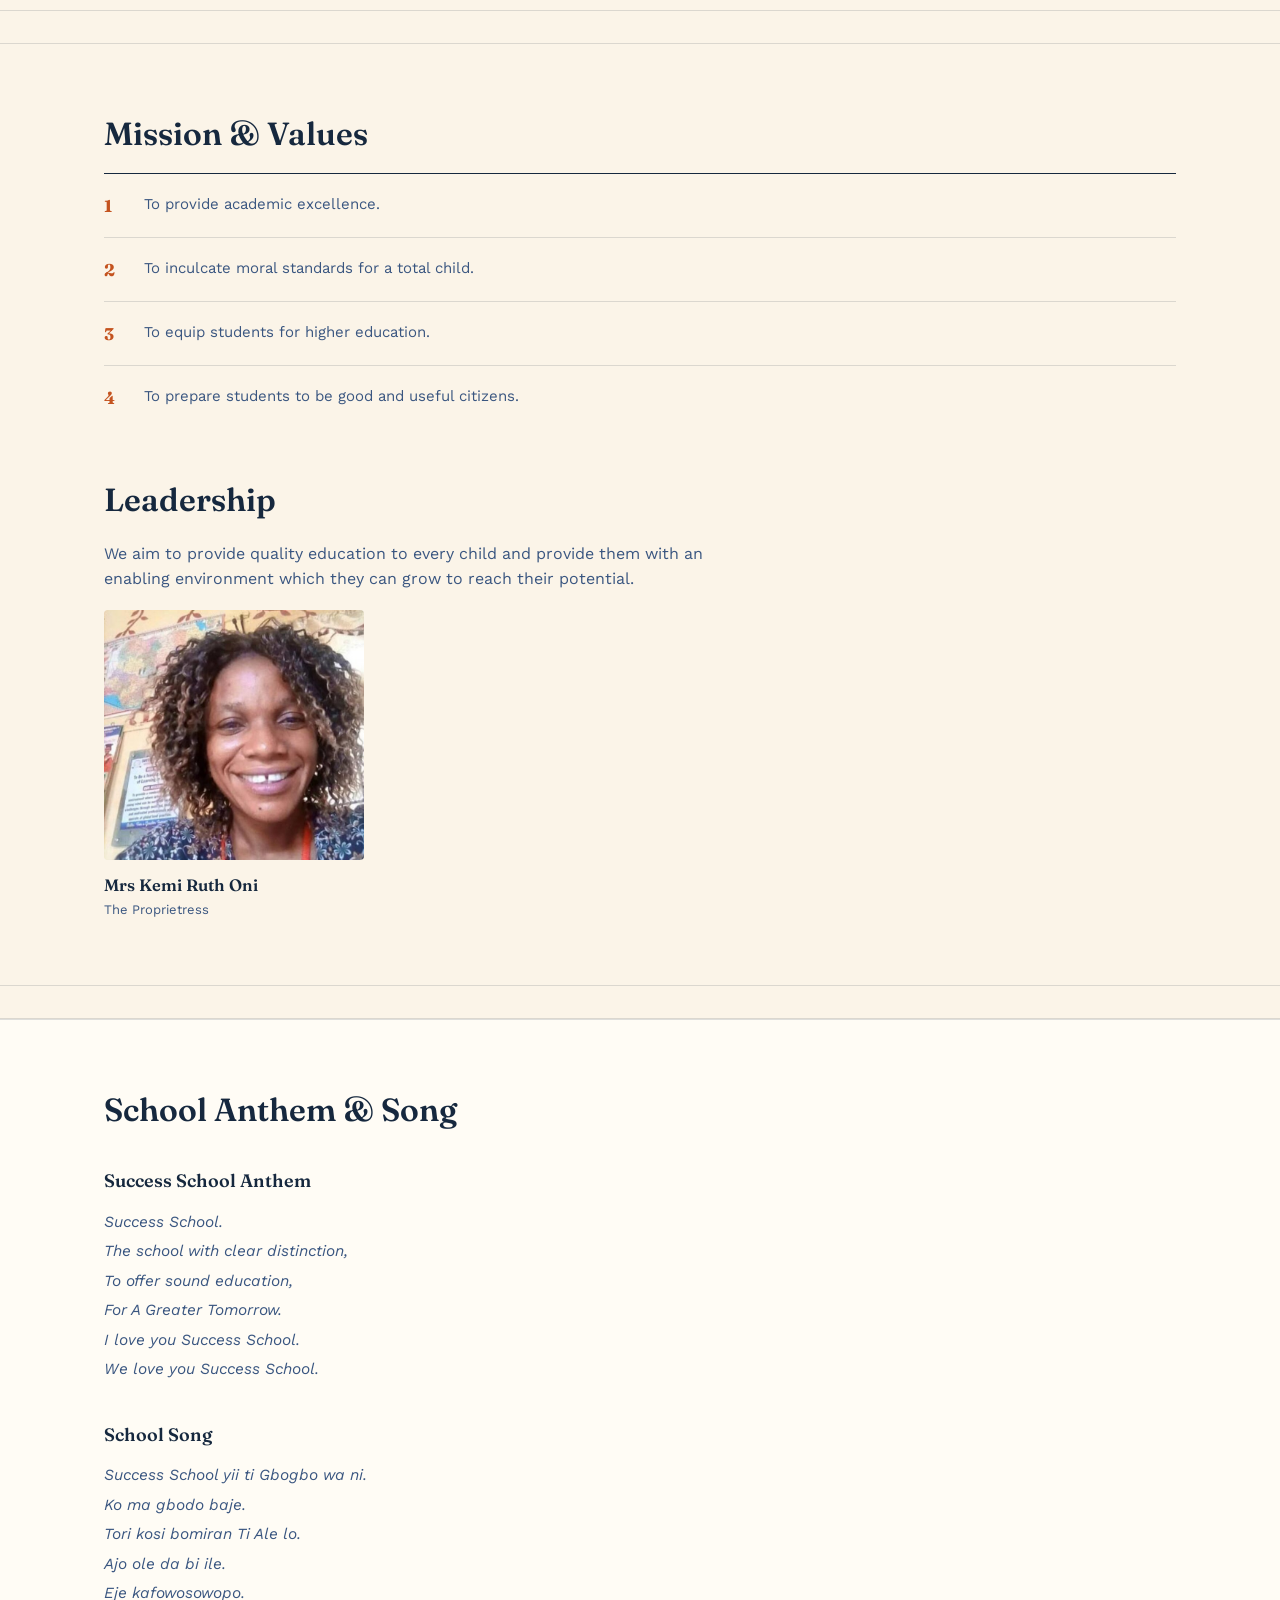
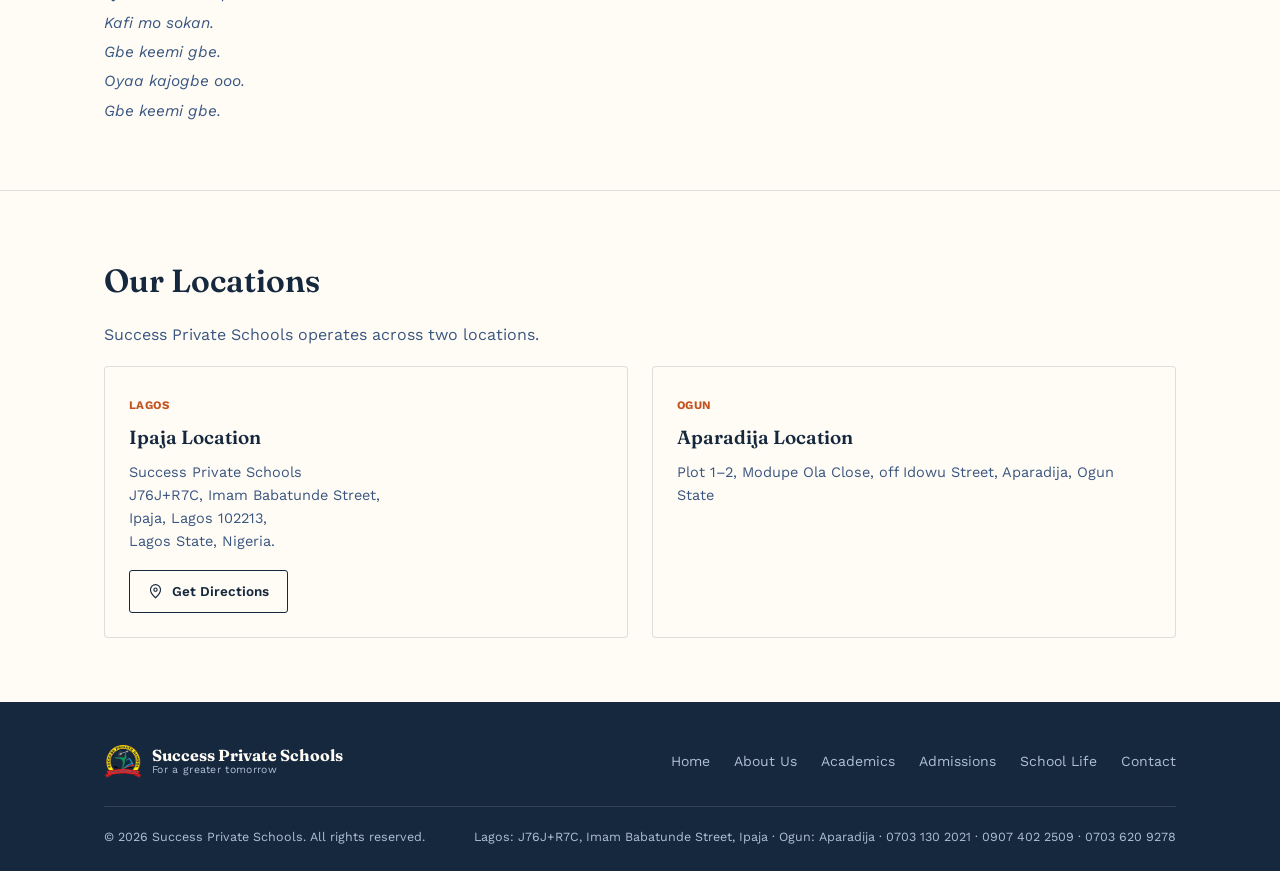
==== commit daa114a5: "Update about.html" ====
--- a/about.html
+++ b/about.html
@@ -6,7 +6,7 @@
 <title>About Us | Success Private Schools</title>
 <meta name="description" content="Learn about Success Private Schools — our story and our locations in Ipaja, Lagos and Aparadija, Ogun State.">
 <link rel="preconnect" href="https://fonts.googleapis.com">
-<link rel="icon" type="image/png" href="assets/images/favicon.png">
+<link rel="icon" type="image/png" href="assets/favicon.png">
 <link href="https://fonts.googleapis.com/css2?family=Fraunces:ital,opsz,wght@0,9..144,400;0,9..144,500;0,9..144,600;0,9..144,700;1,9..144,500&family=Work+Sans:wght@400;500;600;700&display=swap" rel="stylesheet">
 <link rel="stylesheet" href="style.css">
 </head>
@@ -14,7 +14,7 @@
 <header class="site" id="siteHeader">
   <div class="nav">
     <a class="brand" href="index.html" aria-label="Success Private Schools home">
-      <img class="brand-logo" src="assets/images/logo.png" alt="Success Private Schools logo">
+      <img class="brand-logo" src="assets/logo.png" alt="Success Private Schools logo">
       <div class="brand-text">
         <div class="name">Success Private Schools</div>
         <div class="sub">For a greater tomorrow</div>
@@ -64,7 +64,7 @@
         <p style="margin-bottom:0;">Success Private Schools was established on September 14, 2005, with the aim of providing quality education in a safe and supportive environment for children in our community.</p>
       </div>
       <figure class="about-photo">
-        <img src="assets/images/about-headmistress-pupils.jpg" alt="Headmistress and pupils together on the school compound at Success Private Schools" loading="lazy">
+        <img src="assets/about-headmistress-pupils.jpg" alt="Headmistress and pupils together on the school compound at Success Private Schools" loading="lazy">
         <figcaption>Headmistress and pupils together on the school compound at Success Private Schools</figcaption>
       </figure>
     </div>
@@ -88,7 +88,7 @@
       <h2>Leadership</h2>
       <p class="intro" style="margin-bottom:0;">We aim to provide quality education to every child and provide them with an enabling environment which they can grow to reach their potential.</p>
       <figure class="leadership-photo">
-        <img src="assets/images/leadership-proprietress.jpg" alt="Mrs Kemi Ruth Oni, the Proprietress of Success Private Schools" loading="lazy">
+        <img src="assets/leadership-proprietress.jpg" alt="Mrs Kemi Ruth Oni, the Proprietress of Success Private Schools" loading="lazy">
         <figcaption>
           <strong>Mrs Kemi Ruth Oni</strong>
           <span>The Proprietress</span>
@@ -161,7 +161,7 @@
   <div class="wrap">
     <div class="footer-top">
       <a class="brand" href="index.html">
-        <img class="brand-logo" src="assets/images/logo.png" alt="Success Private Schools logo">
+        <img class="brand-logo" src="assets/logo.png" alt="Success Private Schools logo">
         <div class="brand-text">
           <div class="name">Success Private Schools</div>
           <div class="sub">For a greater tomorrow</div>
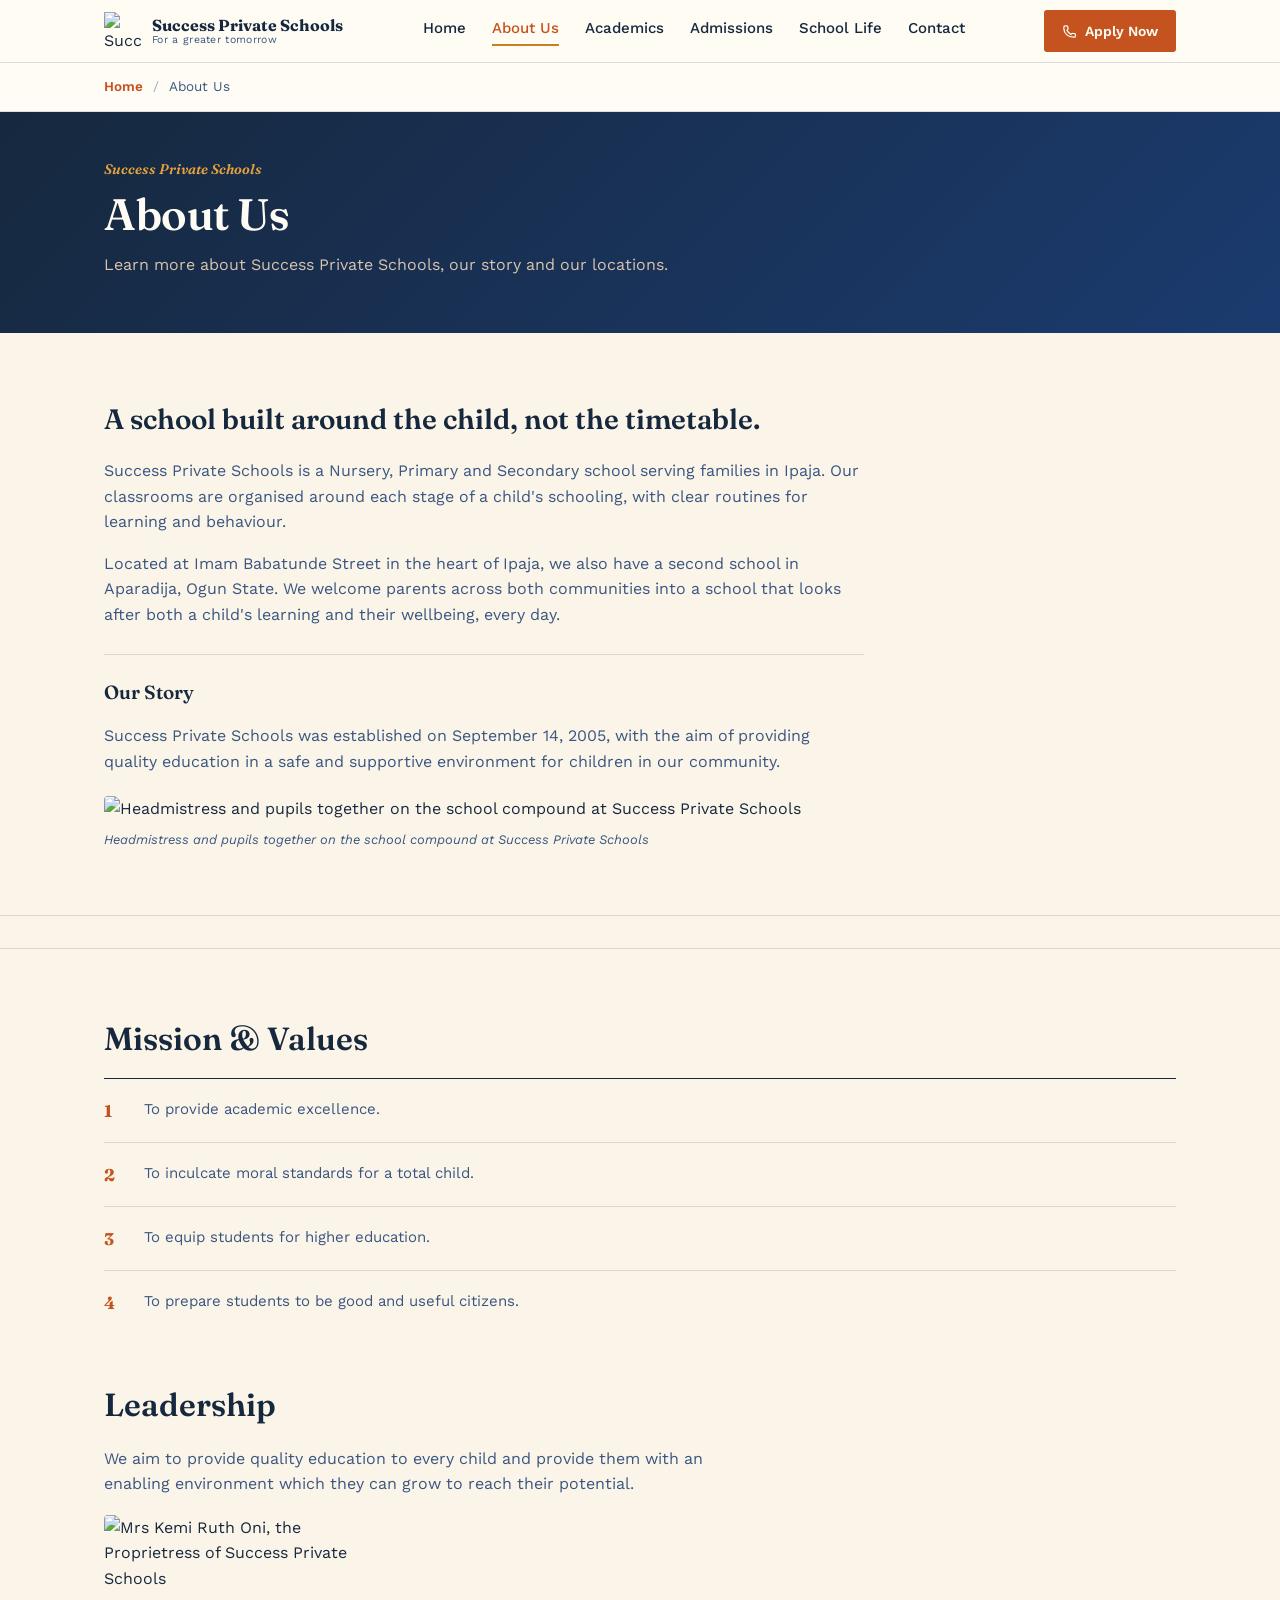
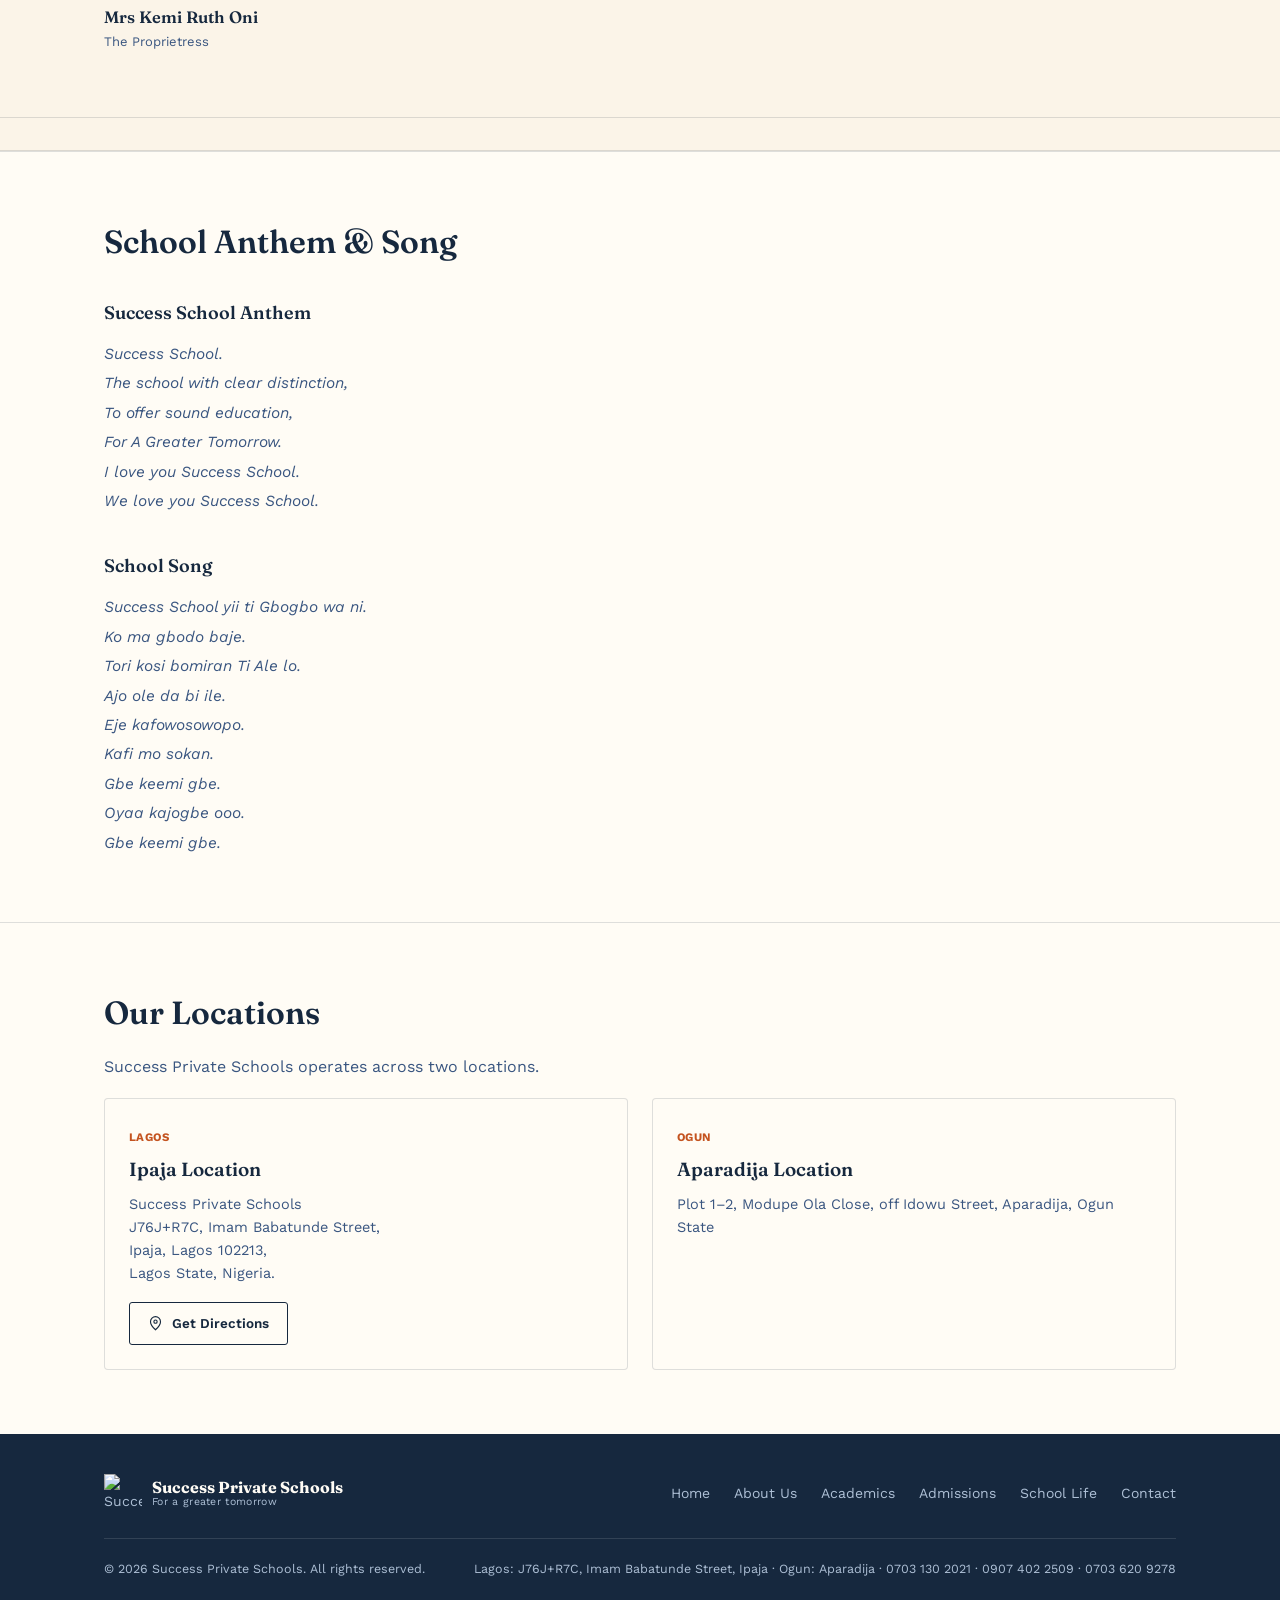
==== commit 1298a829: "Add files via upload" ====
--- a/about.html
+++ b/about.html
@@ -6,15 +6,17 @@
 <title>About Us | Success Private Schools</title>
 <meta name="description" content="Learn about Success Private Schools — our story and our locations in Ipaja, Lagos and Aparadija, Ogun State.">
 <link rel="preconnect" href="https://fonts.googleapis.com">
-<link rel="icon" type="image/png" href="assets/favicon.png">
+<link rel="icon" type="image/png" href="assets/images/favicon.png">
 <link href="https://fonts.googleapis.com/css2?family=Fraunces:ital,opsz,wght@0,9..144,400;0,9..144,500;0,9..144,600;0,9..144,700;1,9..144,500&family=Work+Sans:wght@400;500;600;700&display=swap" rel="stylesheet">
 <link rel="stylesheet" href="style.css">
+<script>document.documentElement.classList.add("preloading");</script>
 </head>
 <body>
+<div class="preloader" id="preloader" aria-hidden="true"><div class="preloader-ring"><img src="assets/images/logo.png" alt=""></div></div>
 <header class="site" id="siteHeader">
   <div class="nav">
     <a class="brand" href="index.html" aria-label="Success Private Schools home">
-      <img class="brand-logo" src="assets/logo.png" alt="Success Private Schools logo">
+      <img class="brand-logo" src="assets/images/logo.png" alt="Success Private Schools logo">
       <div class="brand-text">
         <div class="name">Success Private Schools</div>
         <div class="sub">For a greater tomorrow</div>
@@ -64,7 +66,7 @@
         <p style="margin-bottom:0;">Success Private Schools was established on September 14, 2005, with the aim of providing quality education in a safe and supportive environment for children in our community.</p>
       </div>
       <figure class="about-photo">
-        <img src="assets/about-headmistress-pupils.jpg" alt="Headmistress and pupils together on the school compound at Success Private Schools" loading="lazy">
+        <img src="assets/images/about-headmistress-pupils.jpg" alt="Headmistress and pupils together on the school compound at Success Private Schools" loading="lazy">
         <figcaption>Headmistress and pupils together on the school compound at Success Private Schools</figcaption>
       </figure>
     </div>
@@ -88,7 +90,7 @@
       <h2>Leadership</h2>
       <p class="intro" style="margin-bottom:0;">We aim to provide quality education to every child and provide them with an enabling environment which they can grow to reach their potential.</p>
       <figure class="leadership-photo">
-        <img src="assets/leadership-proprietress.jpg" alt="Mrs Kemi Ruth Oni, the Proprietress of Success Private Schools" loading="lazy">
+        <img src="assets/images/leadership-proprietress.jpg" alt="Mrs Kemi Ruth Oni, the Proprietress of Success Private Schools" loading="lazy">
         <figcaption>
           <strong>Mrs Kemi Ruth Oni</strong>
           <span>The Proprietress</span>
@@ -161,7 +163,7 @@
   <div class="wrap">
     <div class="footer-top">
       <a class="brand" href="index.html">
-        <img class="brand-logo" src="assets/logo.png" alt="Success Private Schools logo">
+        <img class="brand-logo" src="assets/images/logo.png" alt="Success Private Schools logo">
         <div class="brand-text">
           <div class="name">Success Private Schools</div>
           <div class="sub">For a greater tomorrow</div>
--- a/style.css
+++ b/style.css
@@ -232,6 +232,9 @@
   .about-grid{
     display:grid; grid-template-columns: 1fr 1fr; gap:48px; align-items:start;
   }
+  .about-grid.about-grid--text-only{
+    grid-template-columns: 1fr; max-width:720px;
+  }
   .about-grid p{color:var(--navy-soft); margin-bottom:16px; font-size:16px;}
   .stat-row{
     display:grid; grid-template-columns: repeat(3,1fr); gap:0;
@@ -784,3 +787,49 @@
 .gallery-caption{ text-decoration:none; }
 .gallery-item{ background:transparent; text-decoration:none; }
 .gallery-item .gallery-caption{ color:var(--navy-soft); }
+
+/* ===== Loader on every page + when leaving a page ===== */
+.preloader.done{ animation:none; }
+.preloader.show{ animation:none; opacity:1; visibility:visible; transition:opacity .25s ease; }
+
+/* ===== Hero: landscape photo (slide 5) fills the photo column ===== */
+.hero-photo.is-landscape{ width:100%; max-width:560px; }
+.hero-photo.is-landscape img{ width:100%; height:auto; max-height:440px; object-fit:cover; }
+@media (max-width:860px){ .hero-photo.is-landscape img{ height:auto; max-height:250px; } .hero-photo.is-landscape{ width:auto; max-width:100%; } }
+
+/* ===== School Life: auto-playing photo slideshows (3.5s) ===== */
+.gallery-slideshow{ margin:0; --gs-dur:5s; background:transparent; border-radius:4px; overflow:hidden; }
+.gs-viewport{ position:relative; aspect-ratio:4/3; overflow:hidden; background:var(--ink); border-radius:4px 4px 0 0; }
+.gs-slide{
+  position:absolute; inset:0; opacity:0; visibility:hidden;
+  transition:opacity .7s ease-in-out, visibility 0s linear .7s;
+}
+.gs-slide.active{ opacity:1; visibility:visible; transition:opacity .7s ease-in-out, visibility 0s; }
+.gs-slide::before{
+  content:''; position:absolute; inset:-20px; background:var(--bg) center/cover no-repeat;
+  filter:blur(18px) brightness(.7); transform:scale(1.1);
+}
+.gs-slide img{ position:relative; width:100%; height:100%; object-fit:contain; display:block; cursor:zoom-in; }
+.gs-progress{ position:absolute; left:0; bottom:0; height:3px; width:100%; background:var(--marigold); transform:scaleX(0); transform-origin:left; z-index:2; }
+.gs-slide.active .gs-progress{ animation:heroBar var(--gs-dur) linear forwards; }
+.gallery-slideshow.paused .gs-progress{ animation-play-state:paused; }
+.gs-arrow{
+  position:absolute; top:50%; margin-top:-18px; width:36px; height:36px; border-radius:50%;
+  border:1.5px solid rgba(255,252,245,.45); background:rgba(22,40,62,.55); color:var(--chalk); cursor:pointer;
+  display:flex; align-items:center; justify-content:center; z-index:3; padding:0;
+  transition:background .2s ease, border-color .2s ease;
+}
+.gs-arrow:hover, .gs-arrow:focus-visible{ background:var(--clay); border-color:var(--clay); }
+.gs-arrow svg{ width:16px; height:16px; }
+.gs-prev{ left:10px; } .gs-next{ right:10px; }
+.gs-dots{ position:absolute; left:0; right:0; bottom:12px; display:flex; justify-content:center; gap:8px; z-index:3; pointer-events:none; }
+.gs-dots button{
+  pointer-events:auto; width:9px; height:9px; padding:0; border-radius:50%;
+  border:1.5px solid var(--chalk); background:rgba(22,40,62,.4); cursor:pointer;
+  transition:background .25s ease, width .25s ease;
+}
+.gs-dots button.active{ background:var(--marigold); border-color:var(--marigold); width:22px; border-radius:6px; }
+@media (prefers-reduced-motion: reduce){
+  .gs-slide, .gs-slide.active{ transition:none; }
+  .gs-progress{ display:none; }
+}
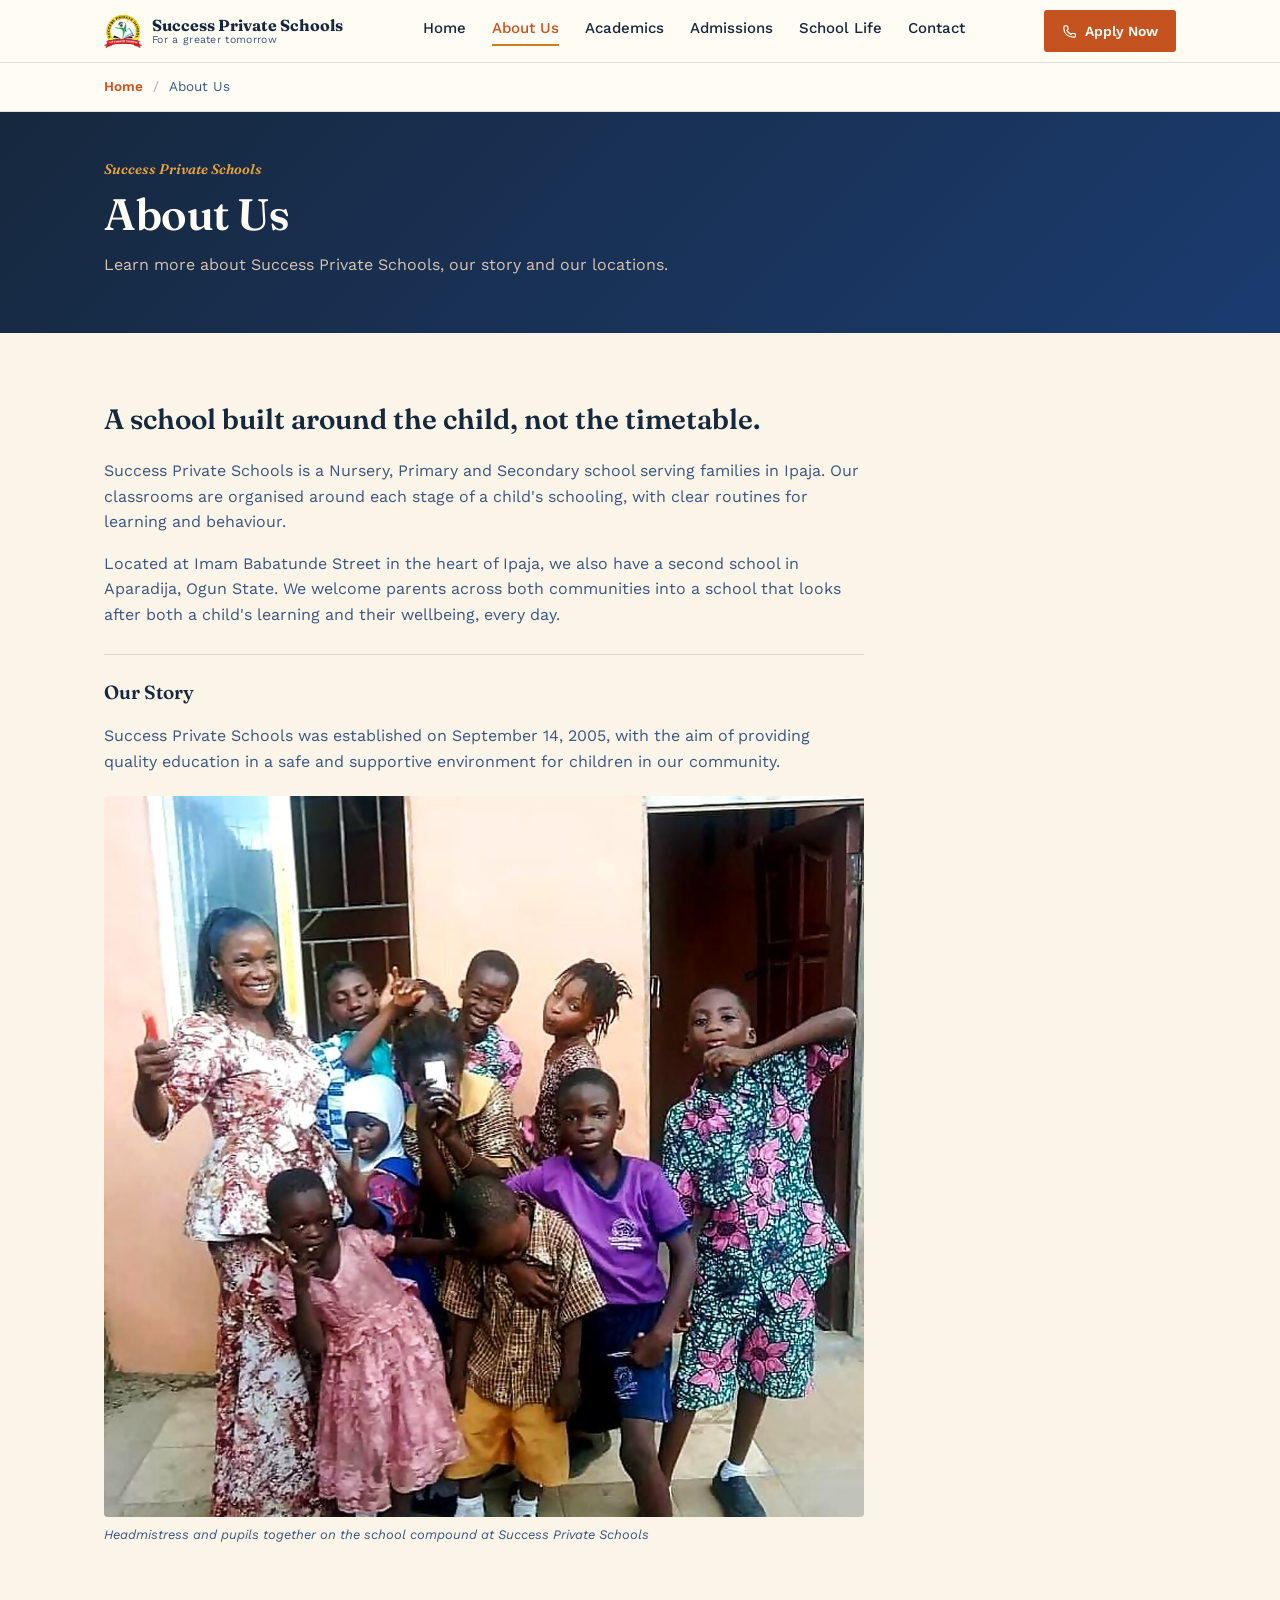
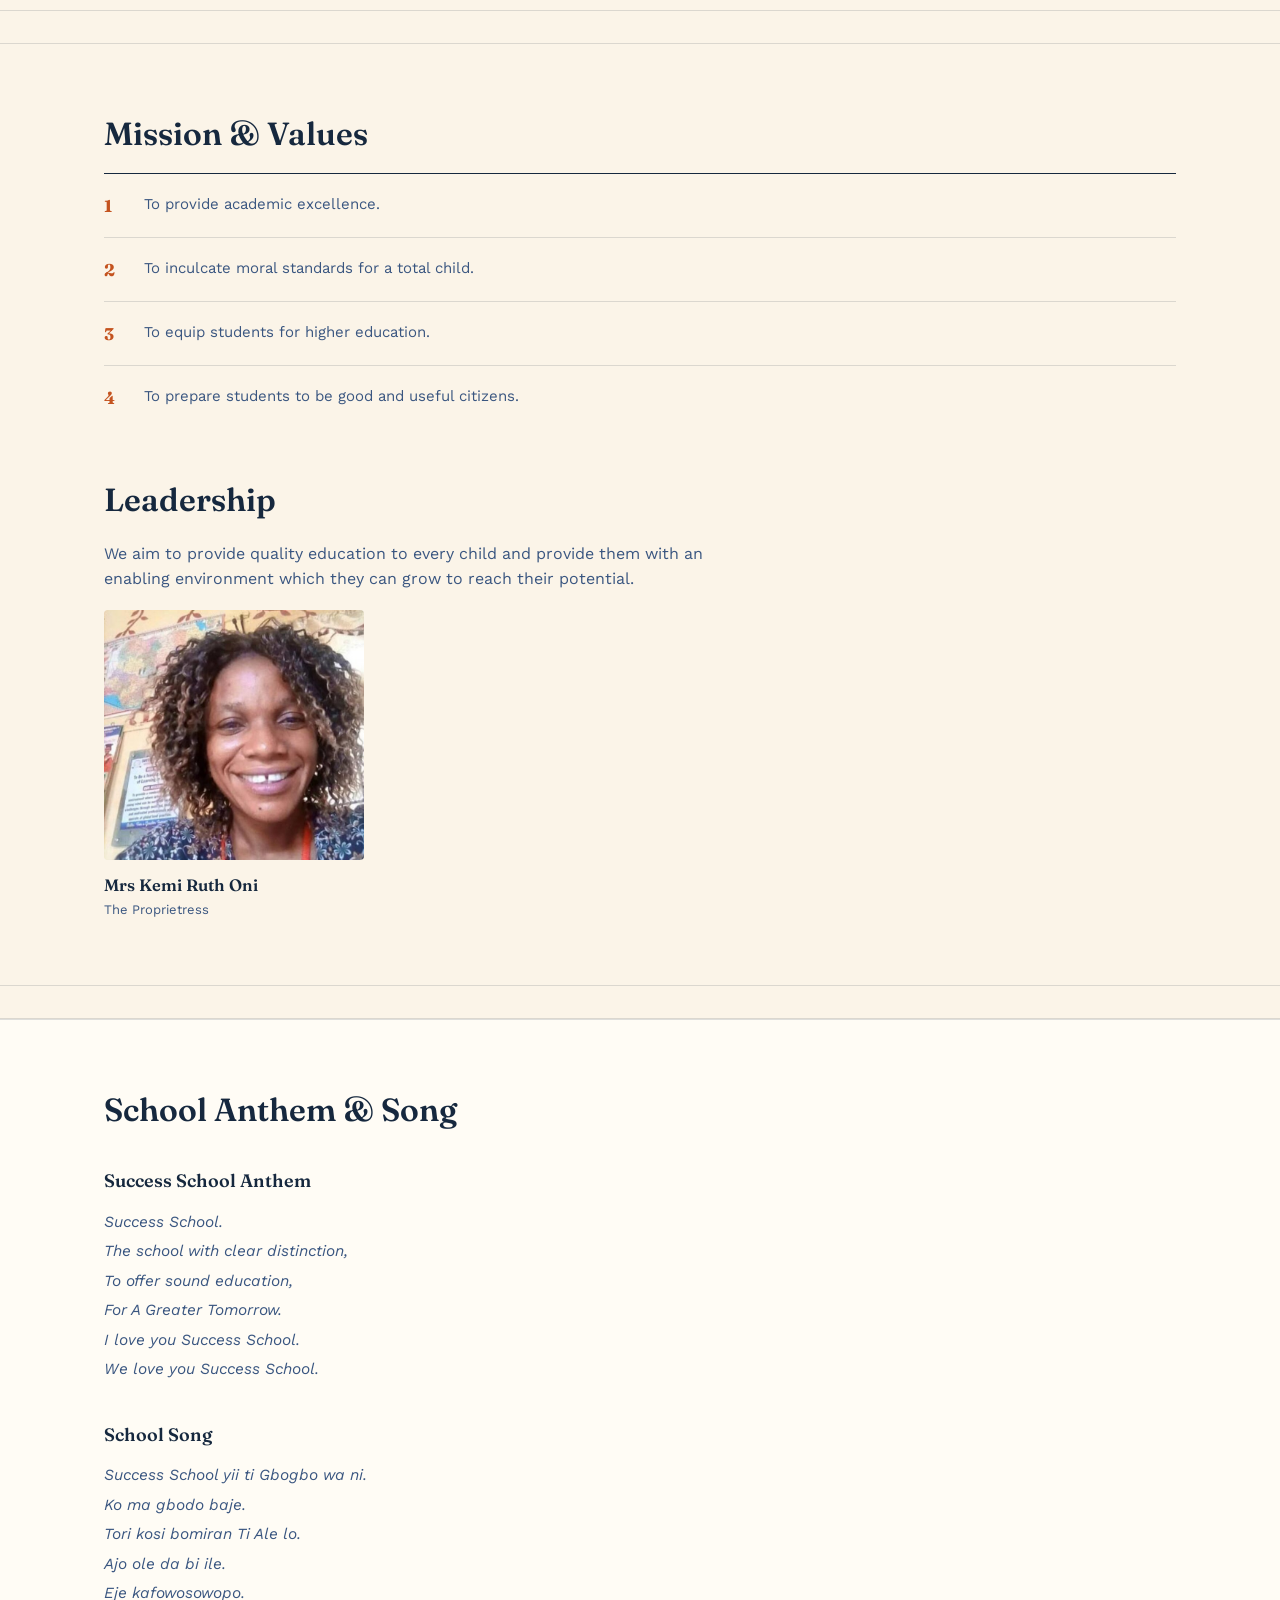
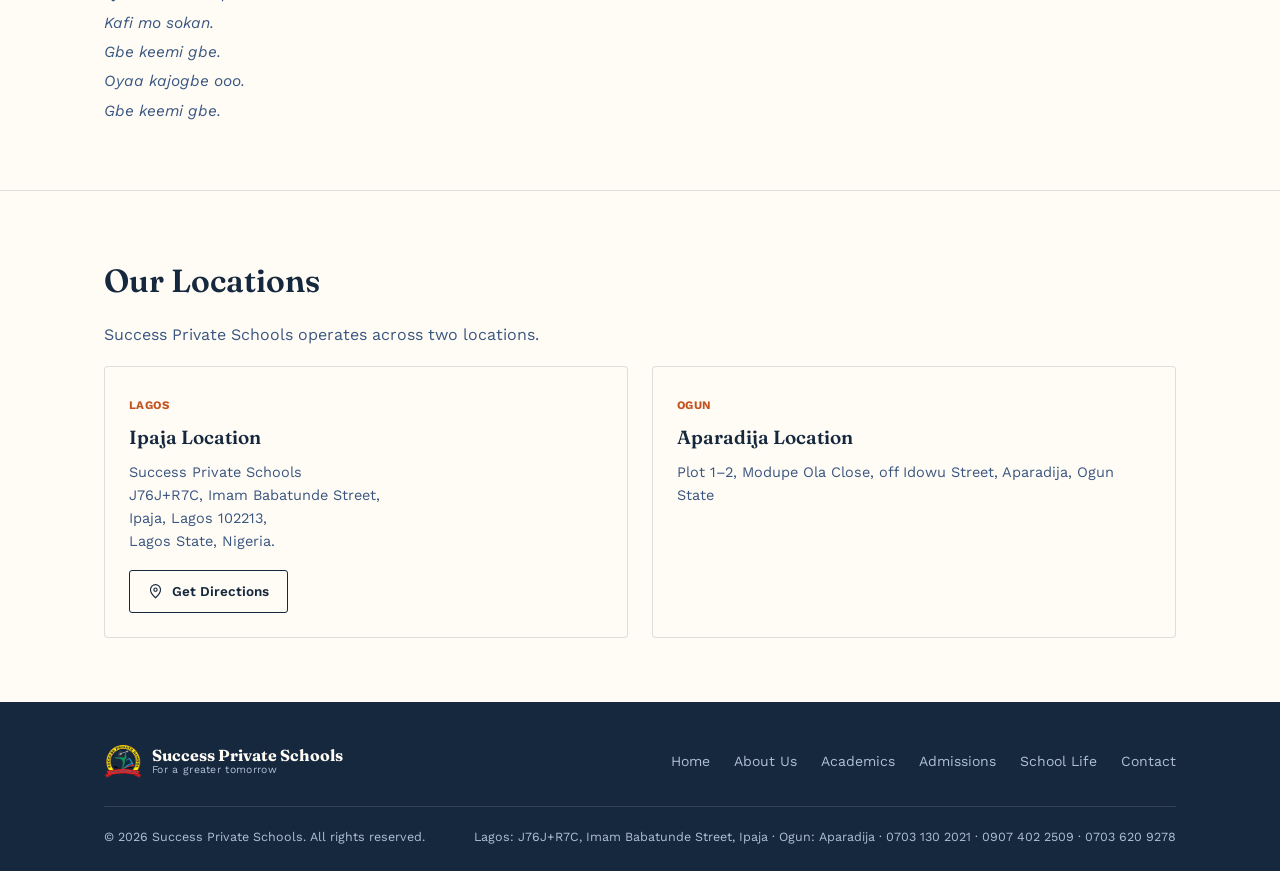
==== commit ab9e9676: "Update about.html" ====
--- a/about.html
+++ b/about.html
@@ -6,17 +6,17 @@
 <title>About Us | Success Private Schools</title>
 <meta name="description" content="Learn about Success Private Schools — our story and our locations in Ipaja, Lagos and Aparadija, Ogun State.">
 <link rel="preconnect" href="https://fonts.googleapis.com">
-<link rel="icon" type="image/png" href="assets/images/favicon.png">
+<link rel="icon" type="image/png" href="assets/favicon.png">
 <link href="https://fonts.googleapis.com/css2?family=Fraunces:ital,opsz,wght@0,9..144,400;0,9..144,500;0,9..144,600;0,9..144,700;1,9..144,500&family=Work+Sans:wght@400;500;600;700&display=swap" rel="stylesheet">
 <link rel="stylesheet" href="style.css">
 <script>document.documentElement.classList.add("preloading");</script>
 </head>
 <body>
-<div class="preloader" id="preloader" aria-hidden="true"><div class="preloader-ring"><img src="assets/images/logo.png" alt=""></div></div>
+<div class="preloader" id="preloader" aria-hidden="true"><div class="preloader-ring"><img src="assets/logo.png" alt=""></div></div>
 <header class="site" id="siteHeader">
   <div class="nav">
     <a class="brand" href="index.html" aria-label="Success Private Schools home">
-      <img class="brand-logo" src="assets/images/logo.png" alt="Success Private Schools logo">
+      <img class="brand-logo" src="assets/logo.png" alt="Success Private Schools logo">
       <div class="brand-text">
         <div class="name">Success Private Schools</div>
         <div class="sub">For a greater tomorrow</div>
@@ -66,7 +66,7 @@
         <p style="margin-bottom:0;">Success Private Schools was established on September 14, 2005, with the aim of providing quality education in a safe and supportive environment for children in our community.</p>
       </div>
       <figure class="about-photo">
-        <img src="assets/images/about-headmistress-pupils.jpg" alt="Headmistress and pupils together on the school compound at Success Private Schools" loading="lazy">
+        <img src="assets/about-headmistress-pupils.jpg" alt="Headmistress and pupils together on the school compound at Success Private Schools" loading="lazy">
         <figcaption>Headmistress and pupils together on the school compound at Success Private Schools</figcaption>
       </figure>
     </div>
@@ -90,7 +90,7 @@
       <h2>Leadership</h2>
       <p class="intro" style="margin-bottom:0;">We aim to provide quality education to every child and provide them with an enabling environment which they can grow to reach their potential.</p>
       <figure class="leadership-photo">
-        <img src="assets/images/leadership-proprietress.jpg" alt="Mrs Kemi Ruth Oni, the Proprietress of Success Private Schools" loading="lazy">
+        <img src="assets/leadership-proprietress.jpg" alt="Mrs Kemi Ruth Oni, the Proprietress of Success Private Schools" loading="lazy">
         <figcaption>
           <strong>Mrs Kemi Ruth Oni</strong>
           <span>The Proprietress</span>
@@ -163,7 +163,7 @@
   <div class="wrap">
     <div class="footer-top">
       <a class="brand" href="index.html">
-        <img class="brand-logo" src="assets/images/logo.png" alt="Success Private Schools logo">
+        <img class="brand-logo" src="assets/logo.png" alt="Success Private Schools logo">
         <div class="brand-text">
           <div class="name">Success Private Schools</div>
           <div class="sub">For a greater tomorrow</div>
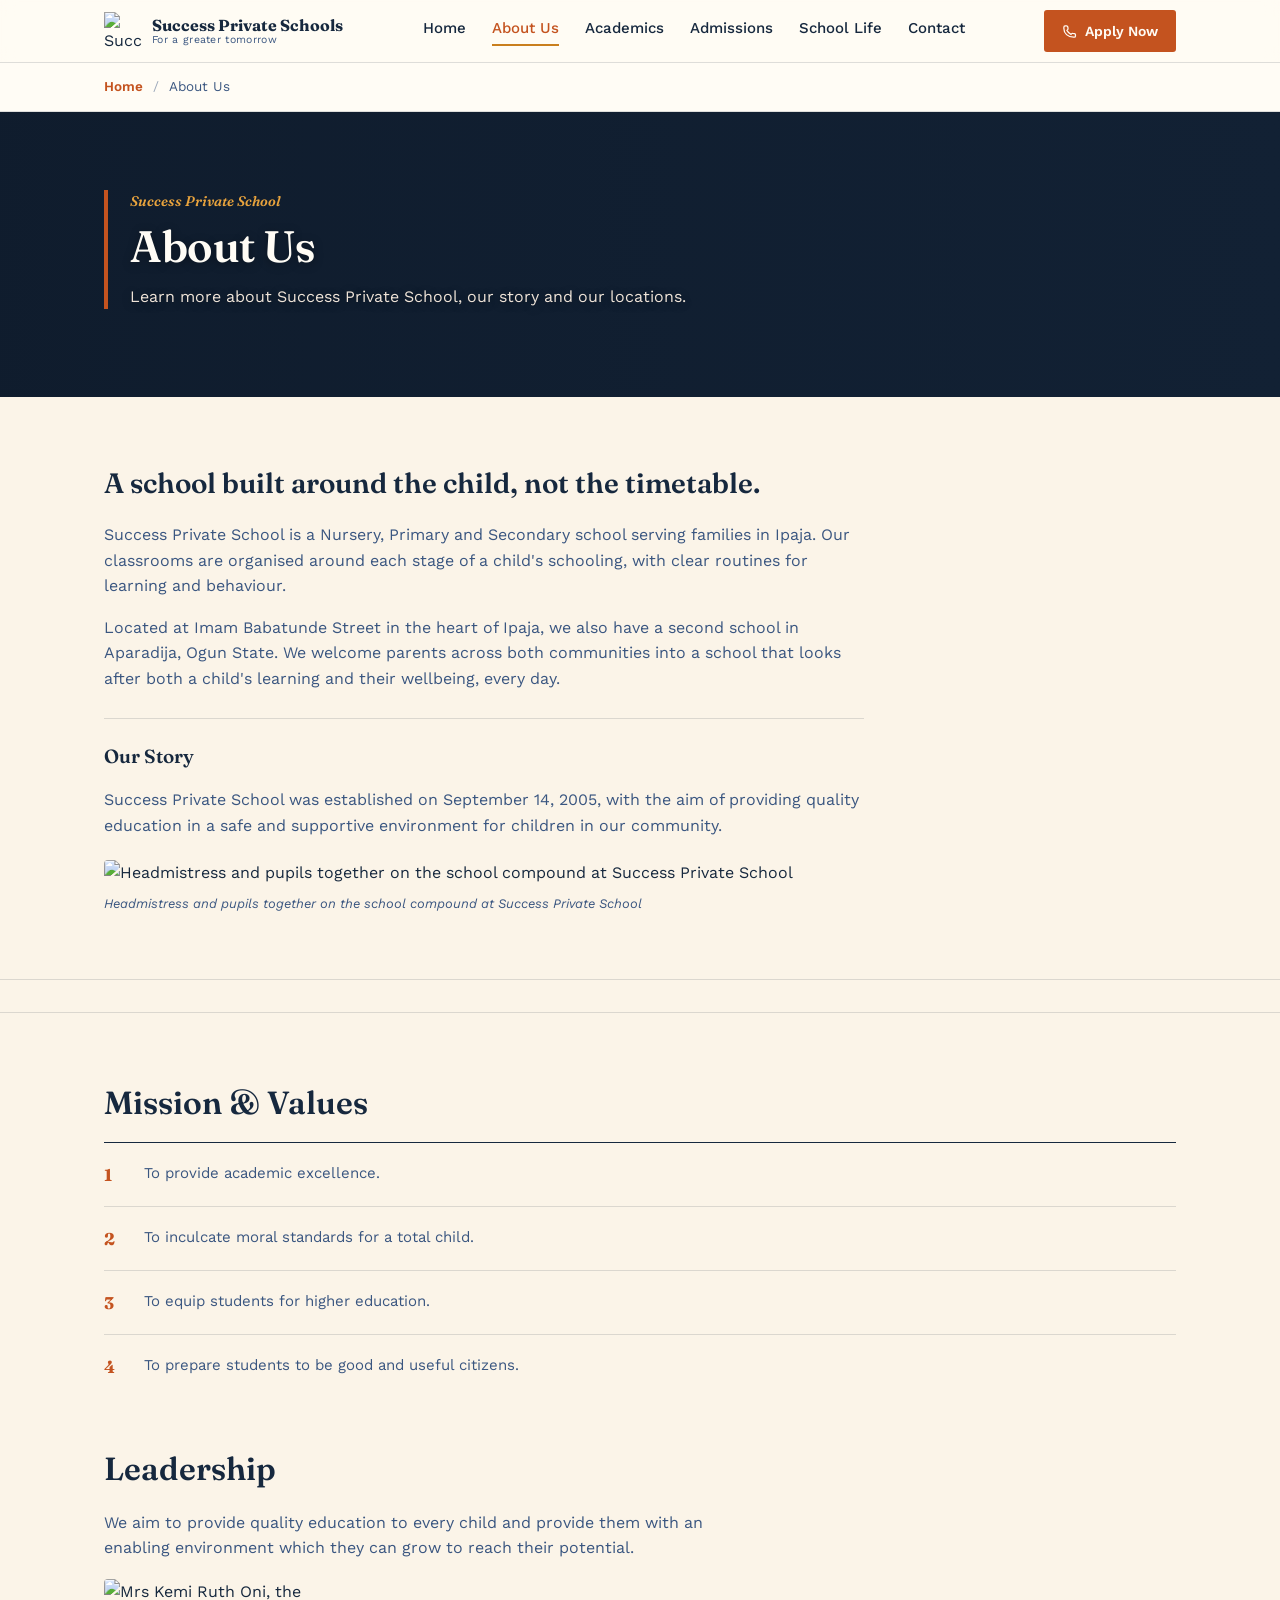
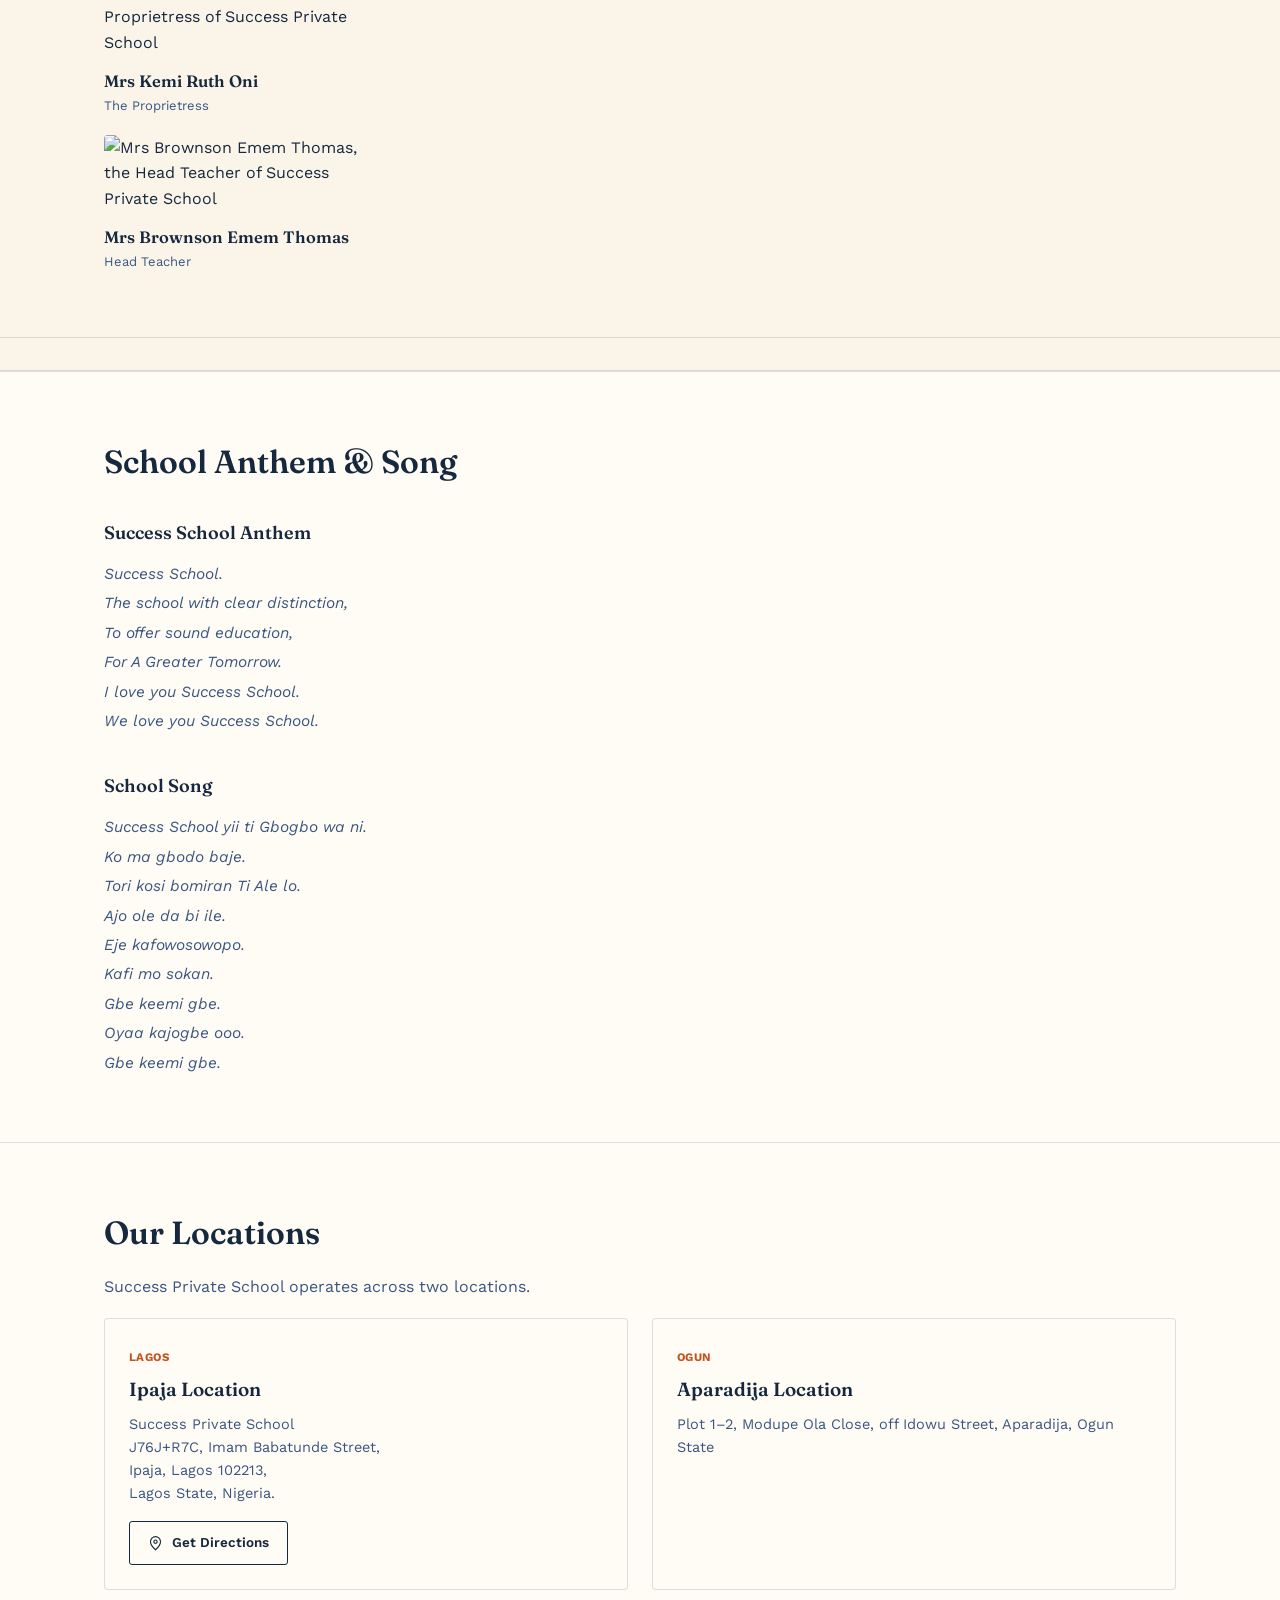
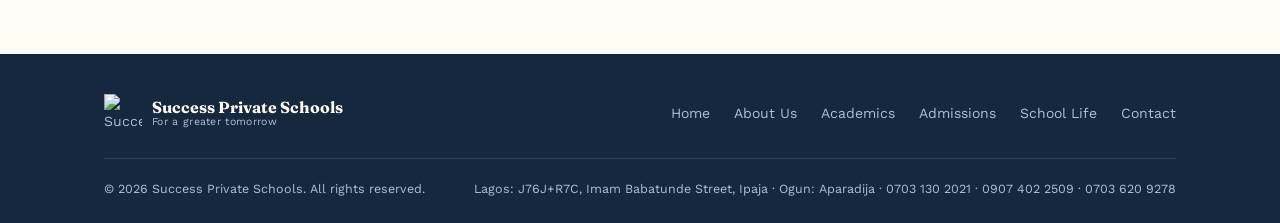
==== commit df55fa9c: "Add files via upload" ====
--- a/about.html
+++ b/about.html
@@ -4,19 +4,19 @@
 <meta charset="UTF-8">
 <meta name="viewport" content="width=device-width, initial-scale=1.0, viewport-fit=cover">
 <title>About Us | Success Private Schools</title>
-<meta name="description" content="Learn about Success Private Schools — our story and our locations in Ipaja, Lagos and Aparadija, Ogun State.">
+<meta name="description" content="Learn about Success Private School — our story and our locations in Ipaja, Lagos and Aparadija, Ogun State.">
 <link rel="preconnect" href="https://fonts.googleapis.com">
-<link rel="icon" type="image/png" href="assets/favicon.png">
+<link rel="icon" type="image/png" href="assets/images/favicon.png">
 <link href="https://fonts.googleapis.com/css2?family=Fraunces:ital,opsz,wght@0,9..144,400;0,9..144,500;0,9..144,600;0,9..144,700;1,9..144,500&family=Work+Sans:wght@400;500;600;700&display=swap" rel="stylesheet">
 <link rel="stylesheet" href="style.css">
 <script>document.documentElement.classList.add("preloading");</script>
 </head>
 <body>
-<div class="preloader" id="preloader" aria-hidden="true"><div class="preloader-ring"><img src="assets/logo.png" alt=""></div></div>
+<div class="preloader" id="preloader" aria-hidden="true"><div class="preloader-ring"><img src="assets/images/logo.png" alt=""></div></div>
 <header class="site" id="siteHeader">
   <div class="nav">
     <a class="brand" href="index.html" aria-label="Success Private Schools home">
-      <img class="brand-logo" src="assets/logo.png" alt="Success Private Schools logo">
+      <img class="brand-logo" src="assets/images/logo.png" alt="Success Private Schools logo">
       <div class="brand-text">
         <div class="name">Success Private Schools</div>
         <div class="sub">For a greater tomorrow</div>
@@ -45,11 +45,13 @@
   </div>
 </div>
 
-<section class="page-hero">
+<section class="page-hero has-photo" style="--hero-img:url('assets/images/banner-about.jpg'); --hero-pos:50% 0%;">
   <div class="wrap">
-    <div class="kicker">Success Private Schools</div>
-    <h1>About Us</h1>
-    <p class="lede">Learn more about Success Private Schools, our story and our locations.</p>
+    <div class="hero-copy">
+      <div class="kicker">Success Private School</div>
+      <h1>About Us</h1>
+      <p class="lede">Learn more about Success Private School, our story and our locations.</p>
+    </div>
   </div>
 </section>
 
@@ -58,16 +60,16 @@
     <div>
       <div class="subpage-block" style="margin-bottom:0;">
         <h2 style="font-size:28px; margin-bottom:16px;">A school built around the child, not the timetable.</h2>
-        <p>Success Private Schools is a Nursery, Primary and Secondary school serving families in Ipaja. Our classrooms are organised around each stage of a child's schooling, with clear routines for learning and behaviour.</p>
+        <p>Success Private School is a Nursery, Primary and Secondary school serving families in Ipaja. Our classrooms are organised around each stage of a child's schooling, with clear routines for learning and behaviour.</p>
         <p>Located at Imam Babatunde Street in the heart of Ipaja, we also have a second school in Aparadija, Ogun State. We welcome parents across both communities into a school that looks after both a child's learning and their wellbeing, every day.</p>
       </div>
       <div style="margin-top:26px; padding-top:22px; border-top:1px solid var(--line);">
         <h3 style="font-size:19px; margin-bottom:8px;">Our Story</h3>
-        <p style="margin-bottom:0;">Success Private Schools was established on September 14, 2005, with the aim of providing quality education in a safe and supportive environment for children in our community.</p>
+        <p style="margin-bottom:0;">Success Private School was established on September 14, 2005, with the aim of providing quality education in a safe and supportive environment for children in our community.</p>
       </div>
       <figure class="about-photo">
-        <img src="assets/about-headmistress-pupils.jpg" alt="Headmistress and pupils together on the school compound at Success Private Schools" loading="lazy">
-        <figcaption>Headmistress and pupils together on the school compound at Success Private Schools</figcaption>
+        <img src="assets/images/about-headmistress-pupils.jpg" alt="Headmistress and pupils together on the school compound at Success Private School" loading="lazy">
+        <figcaption>Headmistress and pupils together on the school compound at Success Private School</figcaption>
       </figure>
     </div>
   </div>
@@ -90,10 +92,17 @@
       <h2>Leadership</h2>
       <p class="intro" style="margin-bottom:0;">We aim to provide quality education to every child and provide them with an enabling environment which they can grow to reach their potential.</p>
       <figure class="leadership-photo">
-        <img src="assets/leadership-proprietress.jpg" alt="Mrs Kemi Ruth Oni, the Proprietress of Success Private Schools" loading="lazy">
+        <img src="assets/images/leadership-proprietress.jpg" alt="Mrs Kemi Ruth Oni, the Proprietress of Success Private School" loading="lazy">
         <figcaption>
           <strong>Mrs Kemi Ruth Oni</strong>
           <span>The Proprietress</span>
+        </figcaption>
+      </figure>
+      <figure class="leadership-photo">
+        <img src="assets/images/leadership-head-teacher.jpg" alt="Mrs Brownson Emem Thomas, the Head Teacher of Success Private School" loading="lazy">
+        <figcaption>
+          <strong>Mrs Brownson Emem Thomas</strong>
+          <span>Head Teacher</span>
         </figcaption>
       </figure>
     </div>
@@ -139,12 +148,12 @@
   <div class="wrap">
     <div class="subpage-block" style="margin-bottom:0;">
       <h2>Our Locations</h2>
-      <p class="intro">Success Private Schools operates across two locations.</p>
+      <p class="intro">Success Private School operates across two locations.</p>
       <div class="campus-grid">
         <div class="campus-card">
           <div class="tag-mini">Lagos</div>
           <h3>Ipaja Location</h3>
-          <p>Success Private Schools<br>J76J+R7C, Imam Babatunde Street,<br>Ipaja, Lagos 102213,<br>Lagos State, Nigeria.</p>
+          <p>Success Private School<br>J76J+R7C, Imam Babatunde Street,<br>Ipaja, Lagos 102213,<br>Lagos State, Nigeria.</p>
           <a class="btn btn-ghost" style="margin-top:16px; padding:10px 18px; font-size:13.5px;" href="https://www.google.com/maps/search/?api=1&query=Success%20Private%20Schools%2C%20J76J%2BR7C%2C%20Imam%20Babatunde%20Street%2C%20Ipaja%2C%20Lagos%20102213%2C%20Lagos%20State%2C%20Nigeria" target="_blank" rel="noopener">
             <svg viewBox="0 0 24 24" fill="none" stroke="currentColor" stroke-width="1.8" style="width:15px;height:15px;"><path d="M12 22s8-7.2 8-13a8 8 0 10-16 0c0 5.8 8 13 8 13z"/><circle cx="12" cy="9" r="2.6"/></svg>
             Get Directions
@@ -163,7 +172,7 @@
   <div class="wrap">
     <div class="footer-top">
       <a class="brand" href="index.html">
-        <img class="brand-logo" src="assets/logo.png" alt="Success Private Schools logo">
+        <img class="brand-logo" src="assets/images/logo.png" alt="Success Private Schools logo">
         <div class="brand-text">
           <div class="name">Success Private Schools</div>
           <div class="sub">For a greater tomorrow</div>
--- a/style.css
+++ b/style.css
@@ -299,7 +299,7 @@
   .why-band .eyebrow{color:var(--marigold);}
   .why-band .section-head p{color:#D9C4B0;}
   .why-grid{
-    display:grid; grid-template-columns: repeat(2, 1fr); gap:1px;
+    display:grid; grid-template-columns: repeat(3, 1fr); gap:1px;
     background:rgba(255,255,255,0.14);
     border:1px solid rgba(255,255,255,0.14);
   }
@@ -833,3 +833,68 @@
   .gs-slide, .gs-slide.active{ transition:none; }
   .gs-progress{ display:none; }
 }
+
+/* ===== Home "Our School" photo slideshow: framed photo card that slides sideways (4.7s) ===== */
+.intro-show{ margin:26px 0 30px; width:100%; max-width:460px; padding:0 12px 12px 0; }
+.intro-frame{
+  position:relative; aspect-ratio:4/4.7; overflow:hidden; border-radius:6px;
+  background:var(--ink); border:6px solid var(--chalk);
+  box-shadow:12px 12px 0 var(--marigold), 0 20px 44px rgba(22,40,62,.22);
+}
+.intro-track{ display:flex; height:100%; transition:transform .9s cubic-bezier(.65,.05,.25,1); will-change:transform; }
+.intro-slide{ position:relative; flex:0 0 100%; height:100%; margin:0; overflow:hidden; line-height:0; }
+.intro-bg{ position:absolute; inset:-24px; background:var(--bg) center/cover no-repeat; filter:blur(20px) brightness(.72); transform:scale(1.1); }
+.intro-slide img{
+  position:relative; display:block; width:100%; height:100%; object-fit:contain; object-position:center;
+  transform:scale(1.06); transition:transform 5.6s ease-out;
+}
+.intro-slide.active img{ transform:scale(1); }
+.intro-track.no-anim, .intro-track.no-anim .intro-slide img{ transition:none !important; }
+.intro-arrow{
+  position:absolute; bottom:12px; width:38px; height:38px; padding:0; cursor:pointer; z-index:3;
+  display:flex; align-items:center; justify-content:center; border-radius:4px;
+  border:none; background:var(--chalk); color:var(--ink); box-shadow:0 4px 12px rgba(0,0,0,.25);
+  transition:background .2s ease, color .2s ease;
+}
+.intro-arrow:hover, .intro-arrow:focus-visible{ background:var(--clay); color:var(--chalk); }
+.intro-arrow svg{ width:17px; height:17px; }
+.intro-prev{ right:58px; } .intro-next{ right:12px; }
+@media (max-width:560px){
+  .intro-show{ max-width:100%; }
+  .intro-frame{ aspect-ratio:4/4.9; box-shadow:9px 9px 0 var(--marigold), 0 14px 30px rgba(22,40,62,.2); }
+}
+@media (prefers-reduced-motion: reduce){
+  .intro-track{ transition:none; }
+  .intro-slide img, .intro-slide.active img{ transition:none; transform:none; }
+}
+
+/* Nursery photo slideshow (Academics page) */
+
+/* ===== Academics: Academic Brief / Homework rows, slideshow row, curriculum note ===== */
+.ledger-row.note-row h3{ font-size:20px; }
+.section-head .head-note{ margin-top:12px; max-width:56ch; color:var(--navy-soft); font-size:15px; }
+@media (max-width:860px){
+  .ledger-row .tag:empty{ display:none; }
+}
+
+/* ===== Sub-page photo banners: dark-tinted photo behind the page title ===== */
+.page-hero.has-photo{
+  position:relative; overflow:hidden; background:var(--ink);
+  padding:78px 0 72px;
+}
+.page-hero.has-photo::before{
+  content:""; position:absolute; inset:0;
+  background:var(--hero-img) var(--hero-pos, center) / cover no-repeat;
+}
+.page-hero.has-photo::after{
+  content:""; position:absolute; inset:0;
+  background:linear-gradient(90deg, rgba(14,26,42,.84) 0%, rgba(14,26,42,.66) 50%, rgba(14,26,42,.5) 100%);
+}
+.page-hero.has-photo .wrap{ position:relative; z-index:2; }
+.page-hero.has-photo .hero-copy{ border-left:4px solid var(--clay); padding-left:22px; }
+.page-hero.has-photo h1, .page-hero.has-photo p.lede{ text-shadow:0 2px 10px rgba(0,0,0,.35); }
+.page-hero.has-photo p.lede{ color:#EFE4D8; }
+@media (max-width:560px){
+  .page-hero.has-photo{ padding:52px 0 48px; }
+  .page-hero.has-photo .hero-copy{ padding-left:16px; border-left-width:3px; }
+}
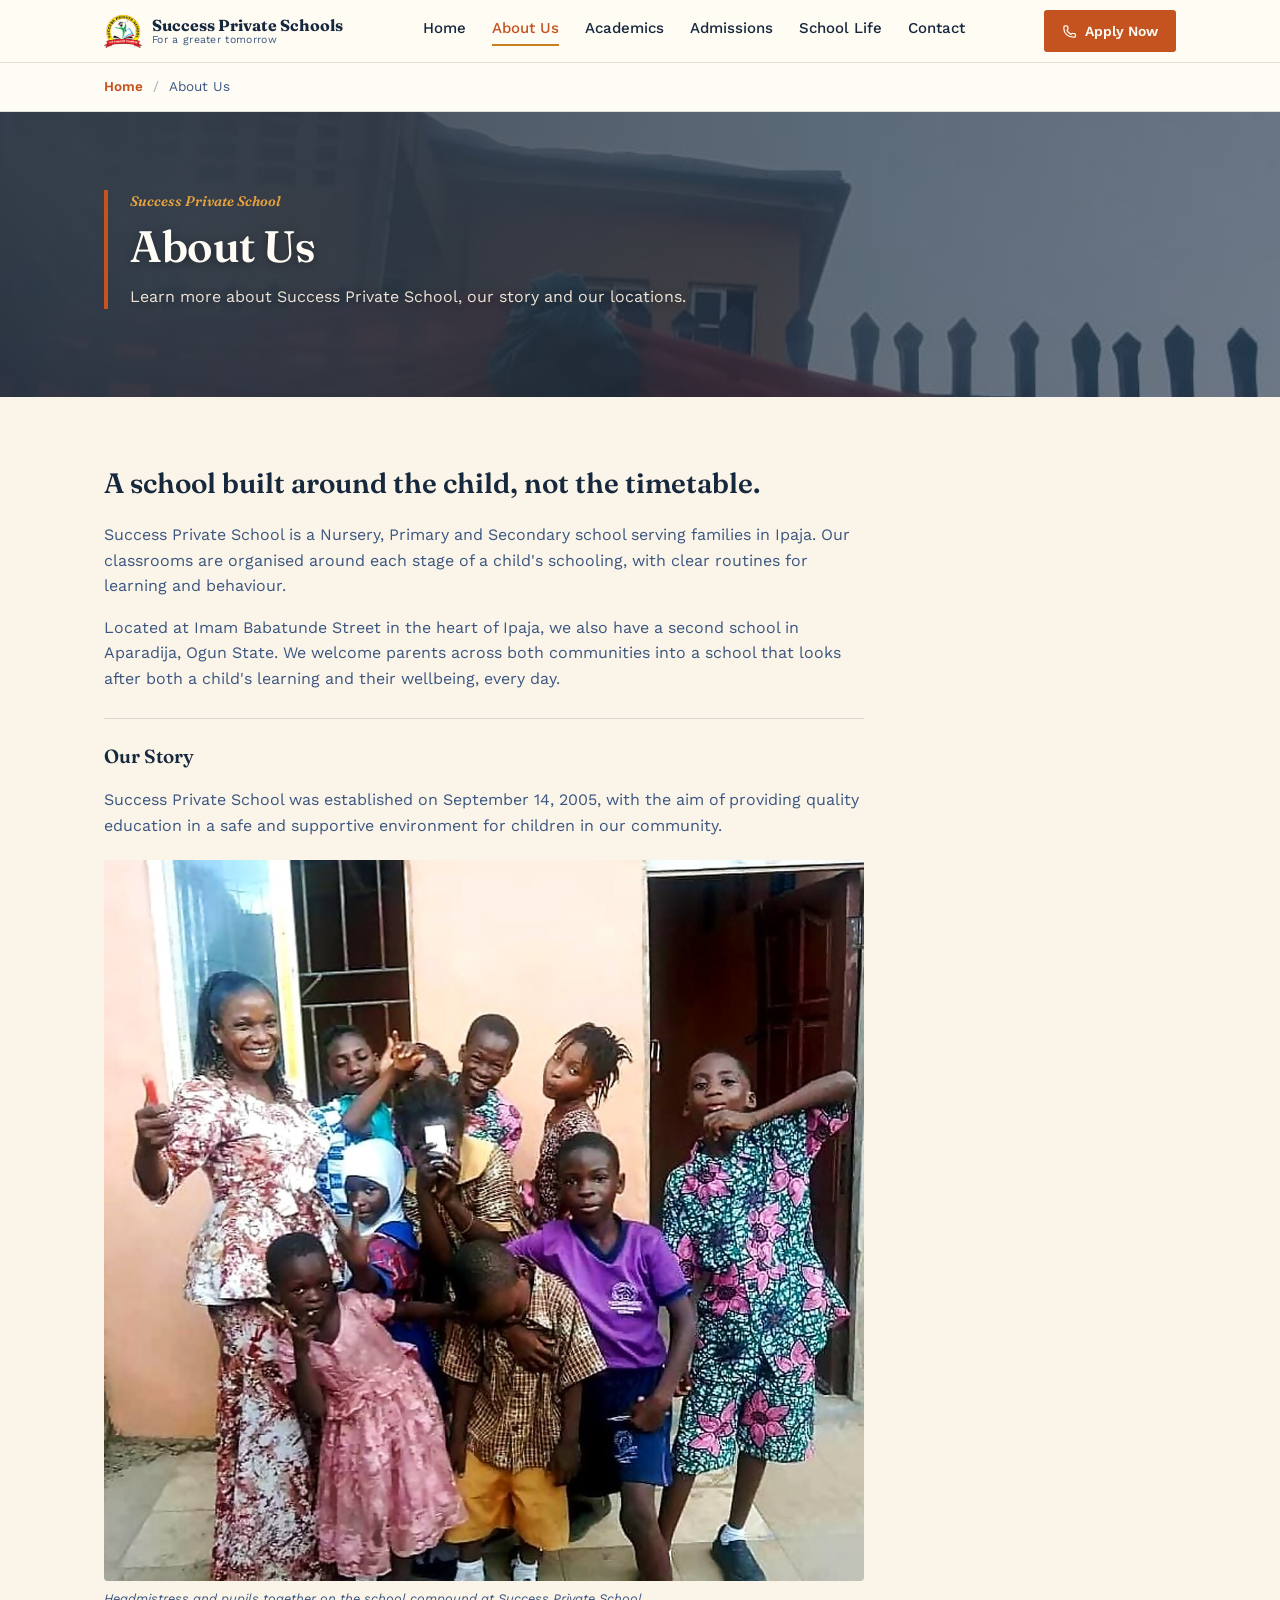
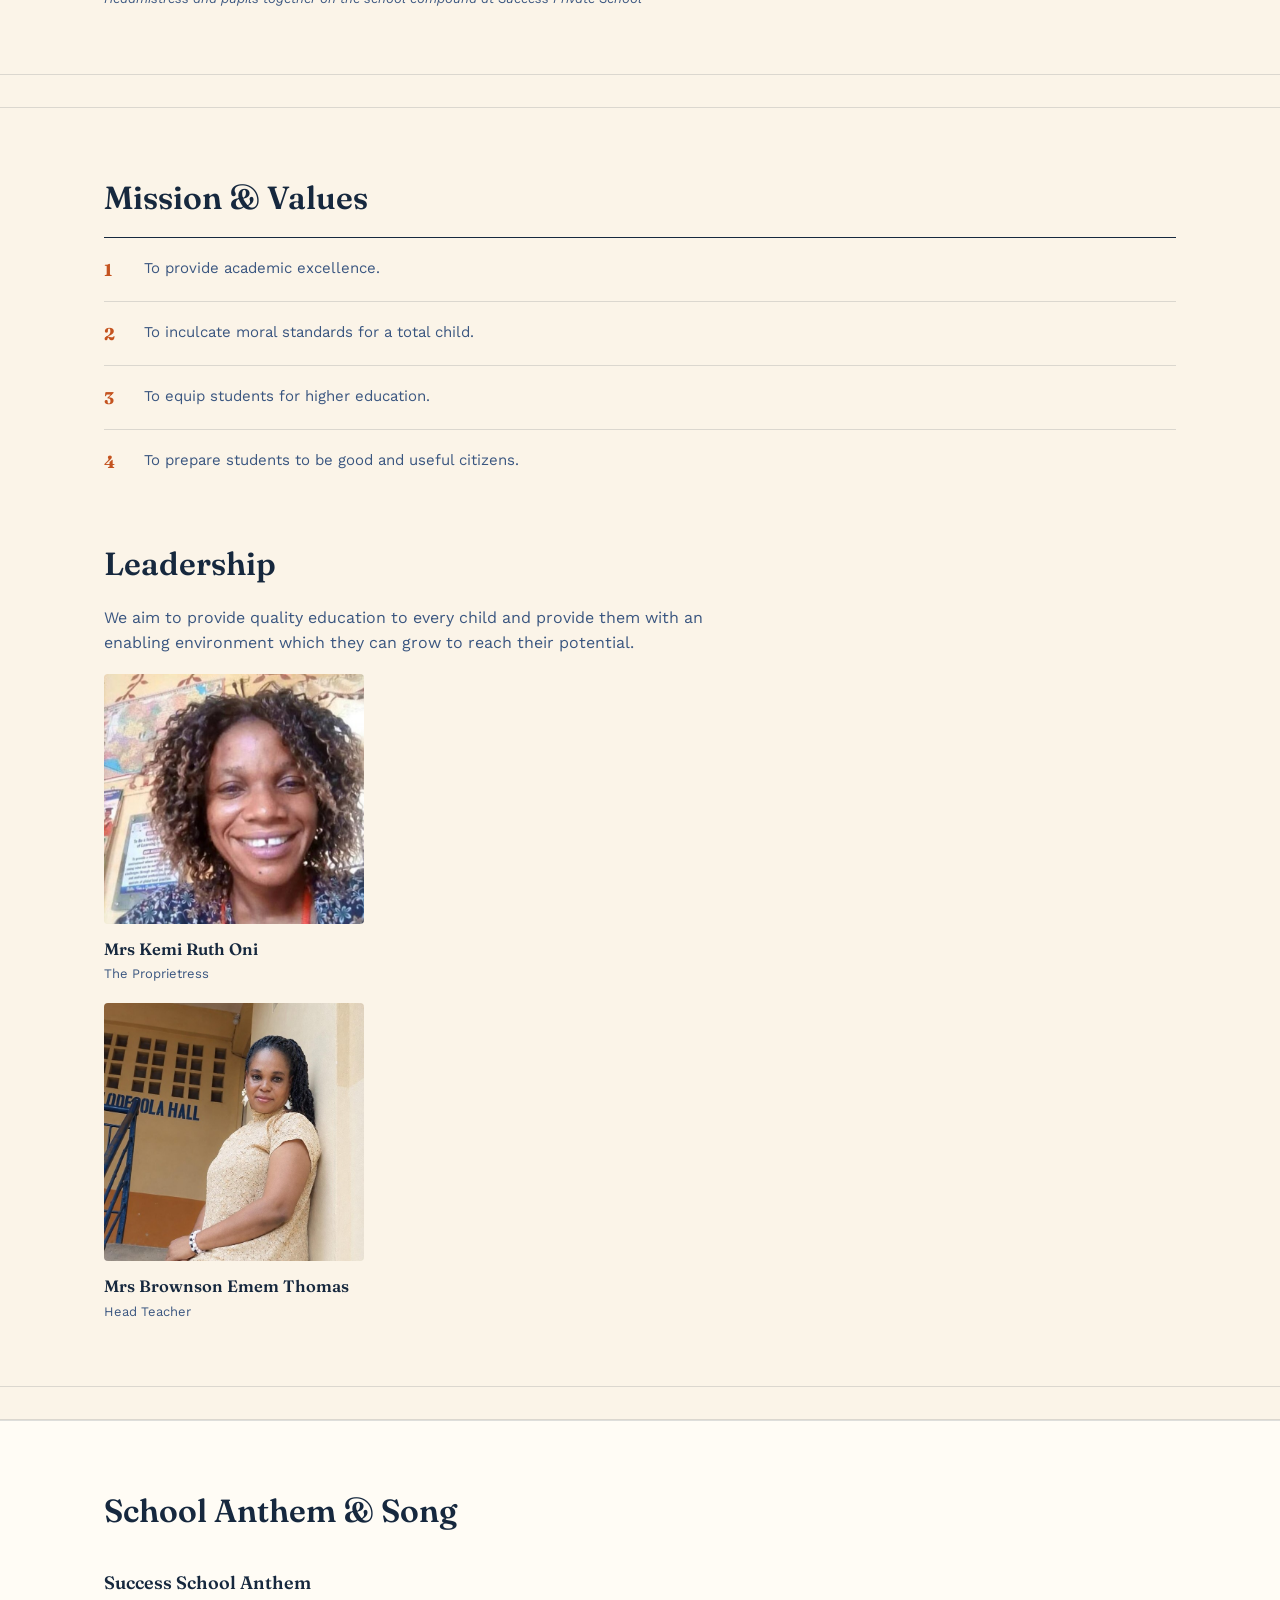
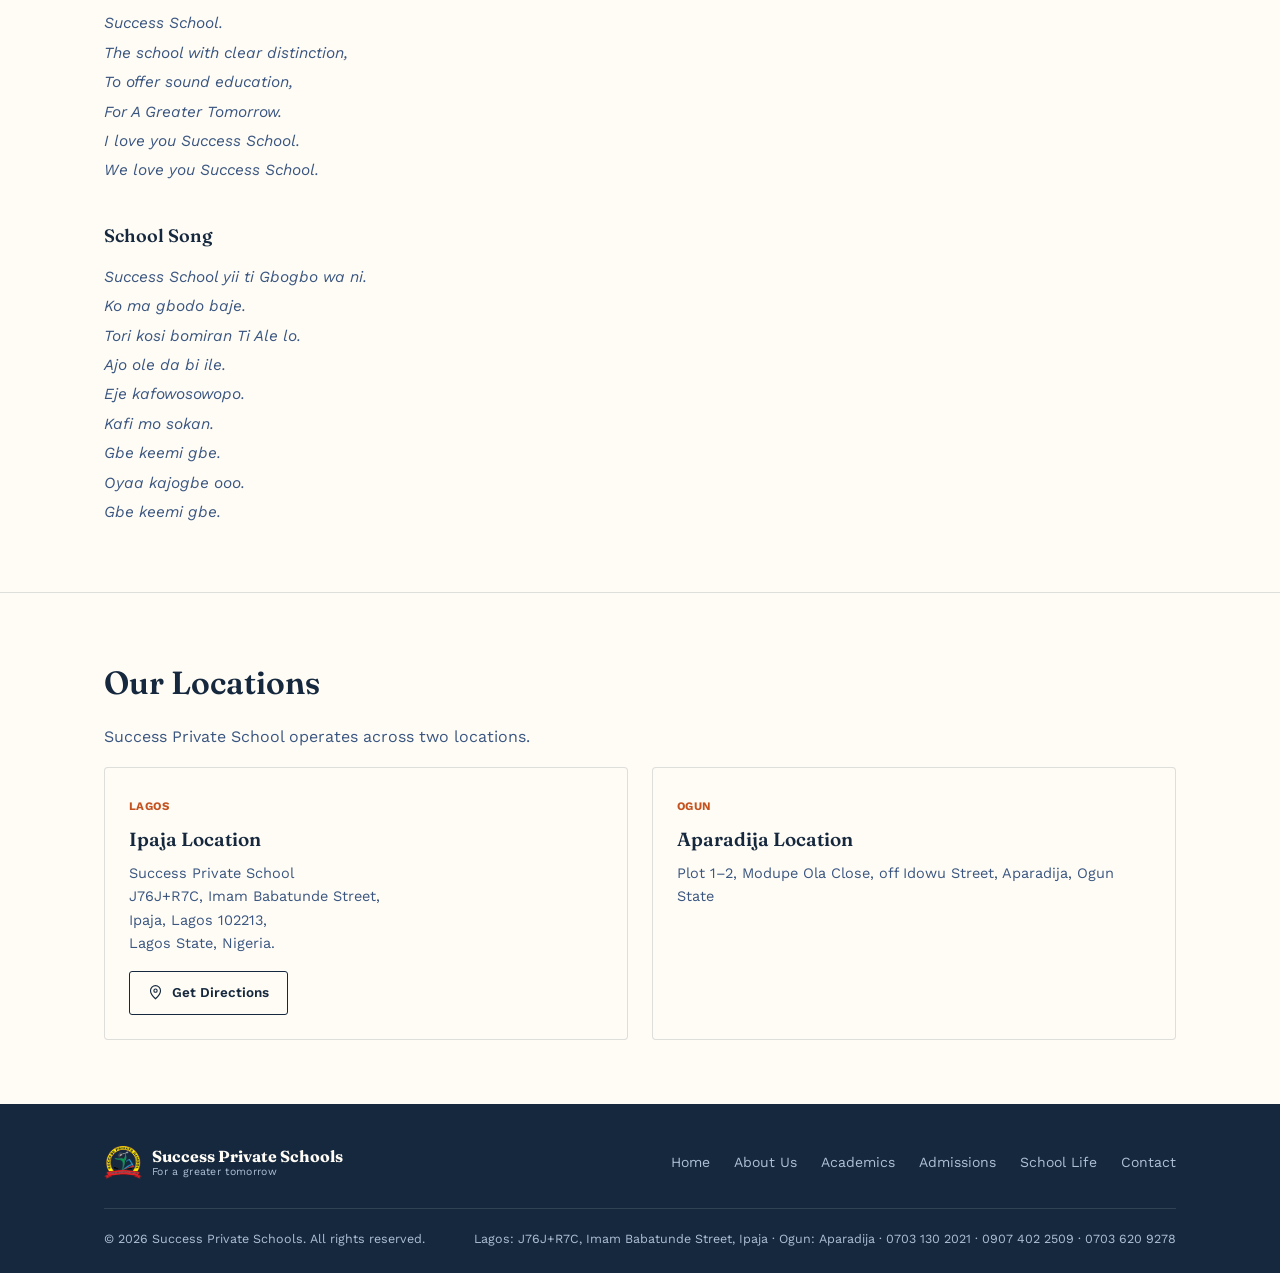
==== commit 9a8c4c3f: "Update about.html" ====
--- a/about.html
+++ b/about.html
@@ -6,17 +6,17 @@
 <title>About Us | Success Private Schools</title>
 <meta name="description" content="Learn about Success Private School — our story and our locations in Ipaja, Lagos and Aparadija, Ogun State.">
 <link rel="preconnect" href="https://fonts.googleapis.com">
-<link rel="icon" type="image/png" href="assets/images/favicon.png">
+<link rel="icon" type="image/png" href="assets/favicon.png">
 <link href="https://fonts.googleapis.com/css2?family=Fraunces:ital,opsz,wght@0,9..144,400;0,9..144,500;0,9..144,600;0,9..144,700;1,9..144,500&family=Work+Sans:wght@400;500;600;700&display=swap" rel="stylesheet">
 <link rel="stylesheet" href="style.css">
 <script>document.documentElement.classList.add("preloading");</script>
 </head>
 <body>
-<div class="preloader" id="preloader" aria-hidden="true"><div class="preloader-ring"><img src="assets/images/logo.png" alt=""></div></div>
+<div class="preloader" id="preloader" aria-hidden="true"><div class="preloader-ring"><img src="assets/logo.png" alt=""></div></div>
 <header class="site" id="siteHeader">
   <div class="nav">
     <a class="brand" href="index.html" aria-label="Success Private Schools home">
-      <img class="brand-logo" src="assets/images/logo.png" alt="Success Private Schools logo">
+      <img class="brand-logo" src="assets/logo.png" alt="Success Private Schools logo">
       <div class="brand-text">
         <div class="name">Success Private Schools</div>
         <div class="sub">For a greater tomorrow</div>
@@ -45,7 +45,7 @@
   </div>
 </div>
 
-<section class="page-hero has-photo" style="--hero-img:url('assets/images/banner-about.jpg'); --hero-pos:50% 0%;">
+<section class="page-hero has-photo" style="--hero-img:url('assets/banner-about.jpg'); --hero-pos:50% 0%;">
   <div class="wrap">
     <div class="hero-copy">
       <div class="kicker">Success Private School</div>
@@ -68,7 +68,7 @@
         <p style="margin-bottom:0;">Success Private School was established on September 14, 2005, with the aim of providing quality education in a safe and supportive environment for children in our community.</p>
       </div>
       <figure class="about-photo">
-        <img src="assets/images/about-headmistress-pupils.jpg" alt="Headmistress and pupils together on the school compound at Success Private School" loading="lazy">
+        <img src="assets/about-headmistress-pupils.jpg" alt="Headmistress and pupils together on the school compound at Success Private School" loading="lazy">
         <figcaption>Headmistress and pupils together on the school compound at Success Private School</figcaption>
       </figure>
     </div>
@@ -92,14 +92,14 @@
       <h2>Leadership</h2>
       <p class="intro" style="margin-bottom:0;">We aim to provide quality education to every child and provide them with an enabling environment which they can grow to reach their potential.</p>
       <figure class="leadership-photo">
-        <img src="assets/images/leadership-proprietress.jpg" alt="Mrs Kemi Ruth Oni, the Proprietress of Success Private School" loading="lazy">
+        <img src="assets/leadership-proprietress.jpg" alt="Mrs Kemi Ruth Oni, the Proprietress of Success Private School" loading="lazy">
         <figcaption>
           <strong>Mrs Kemi Ruth Oni</strong>
           <span>The Proprietress</span>
         </figcaption>
       </figure>
       <figure class="leadership-photo">
-        <img src="assets/images/leadership-head-teacher.jpg" alt="Mrs Brownson Emem Thomas, the Head Teacher of Success Private School" loading="lazy">
+        <img src="assets/leadership-head-teacher.jpg" alt="Mrs Brownson Emem Thomas, the Head Teacher of Success Private School" loading="lazy">
         <figcaption>
           <strong>Mrs Brownson Emem Thomas</strong>
           <span>Head Teacher</span>
@@ -172,7 +172,7 @@
   <div class="wrap">
     <div class="footer-top">
       <a class="brand" href="index.html">
-        <img class="brand-logo" src="assets/images/logo.png" alt="Success Private Schools logo">
+        <img class="brand-logo" src="assets/logo.png" alt="Success Private Schools logo">
         <div class="brand-text">
           <div class="name">Success Private Schools</div>
           <div class="sub">For a greater tomorrow</div>
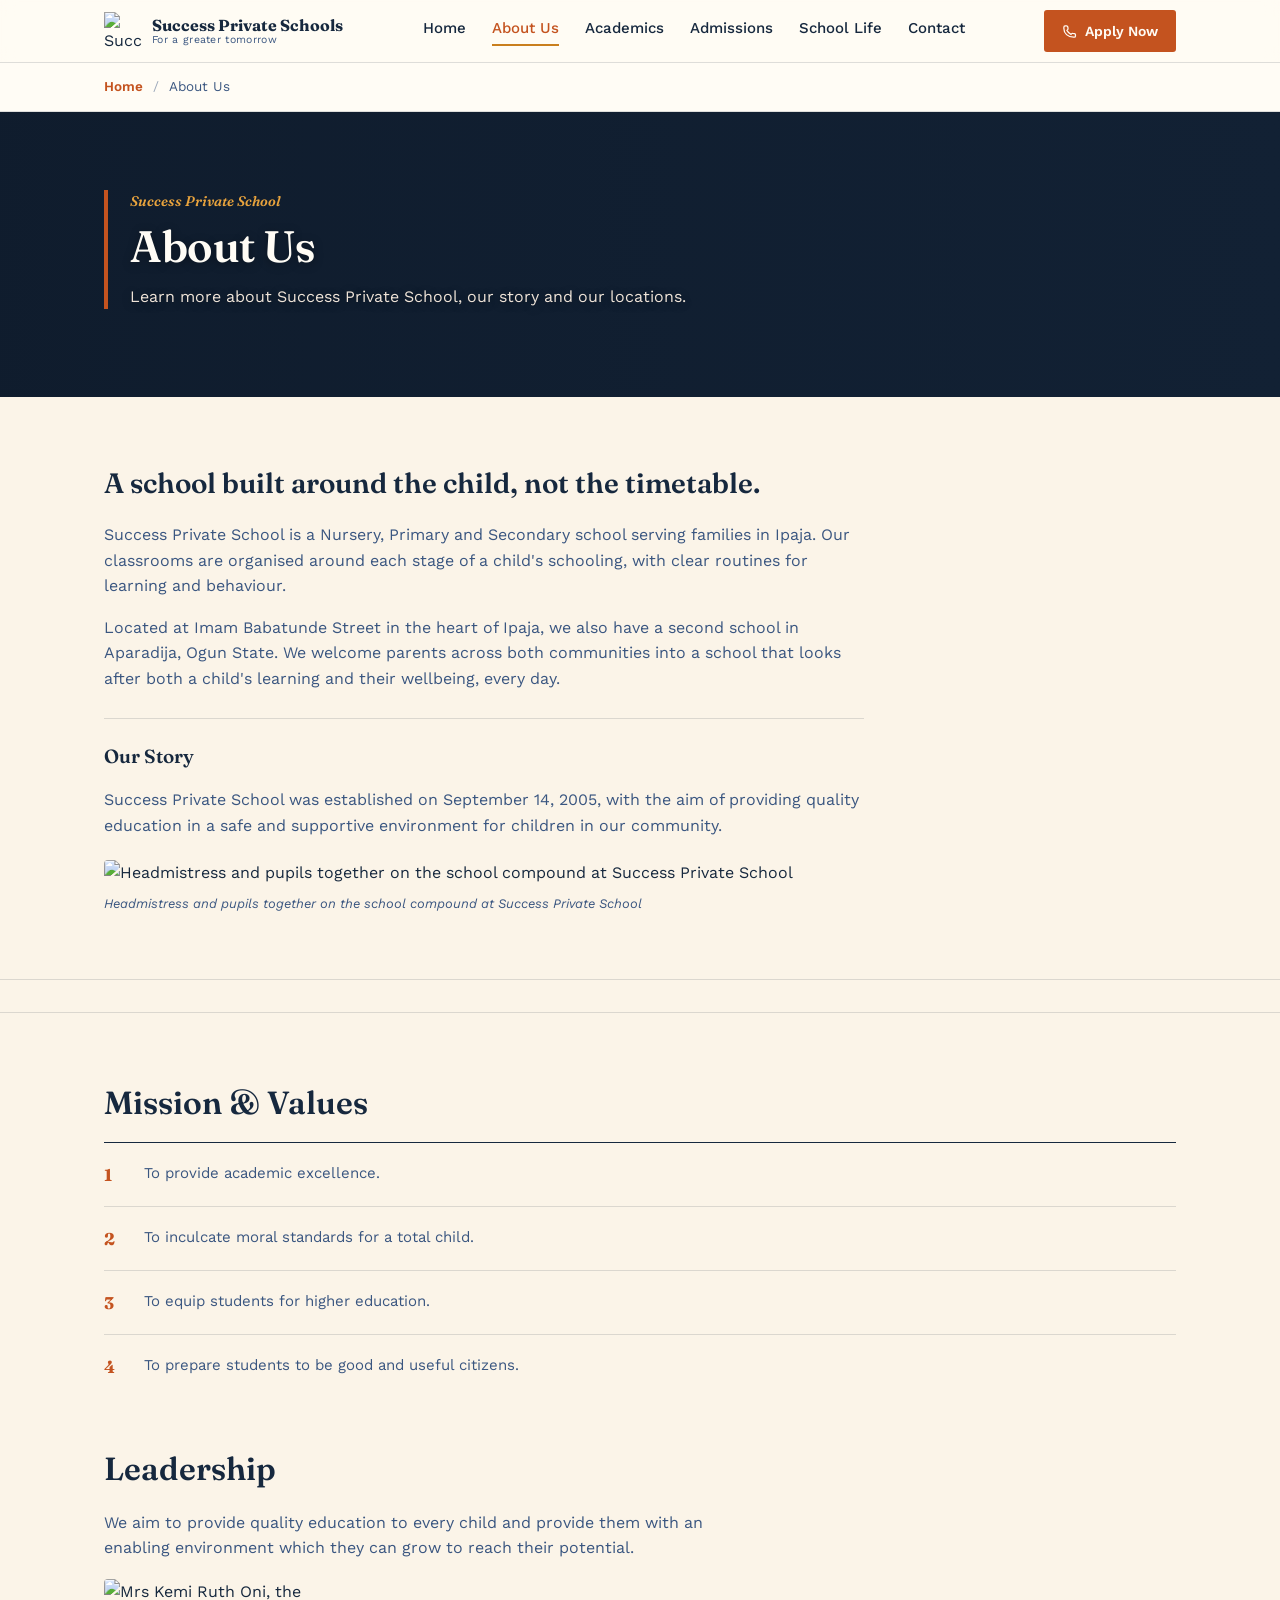
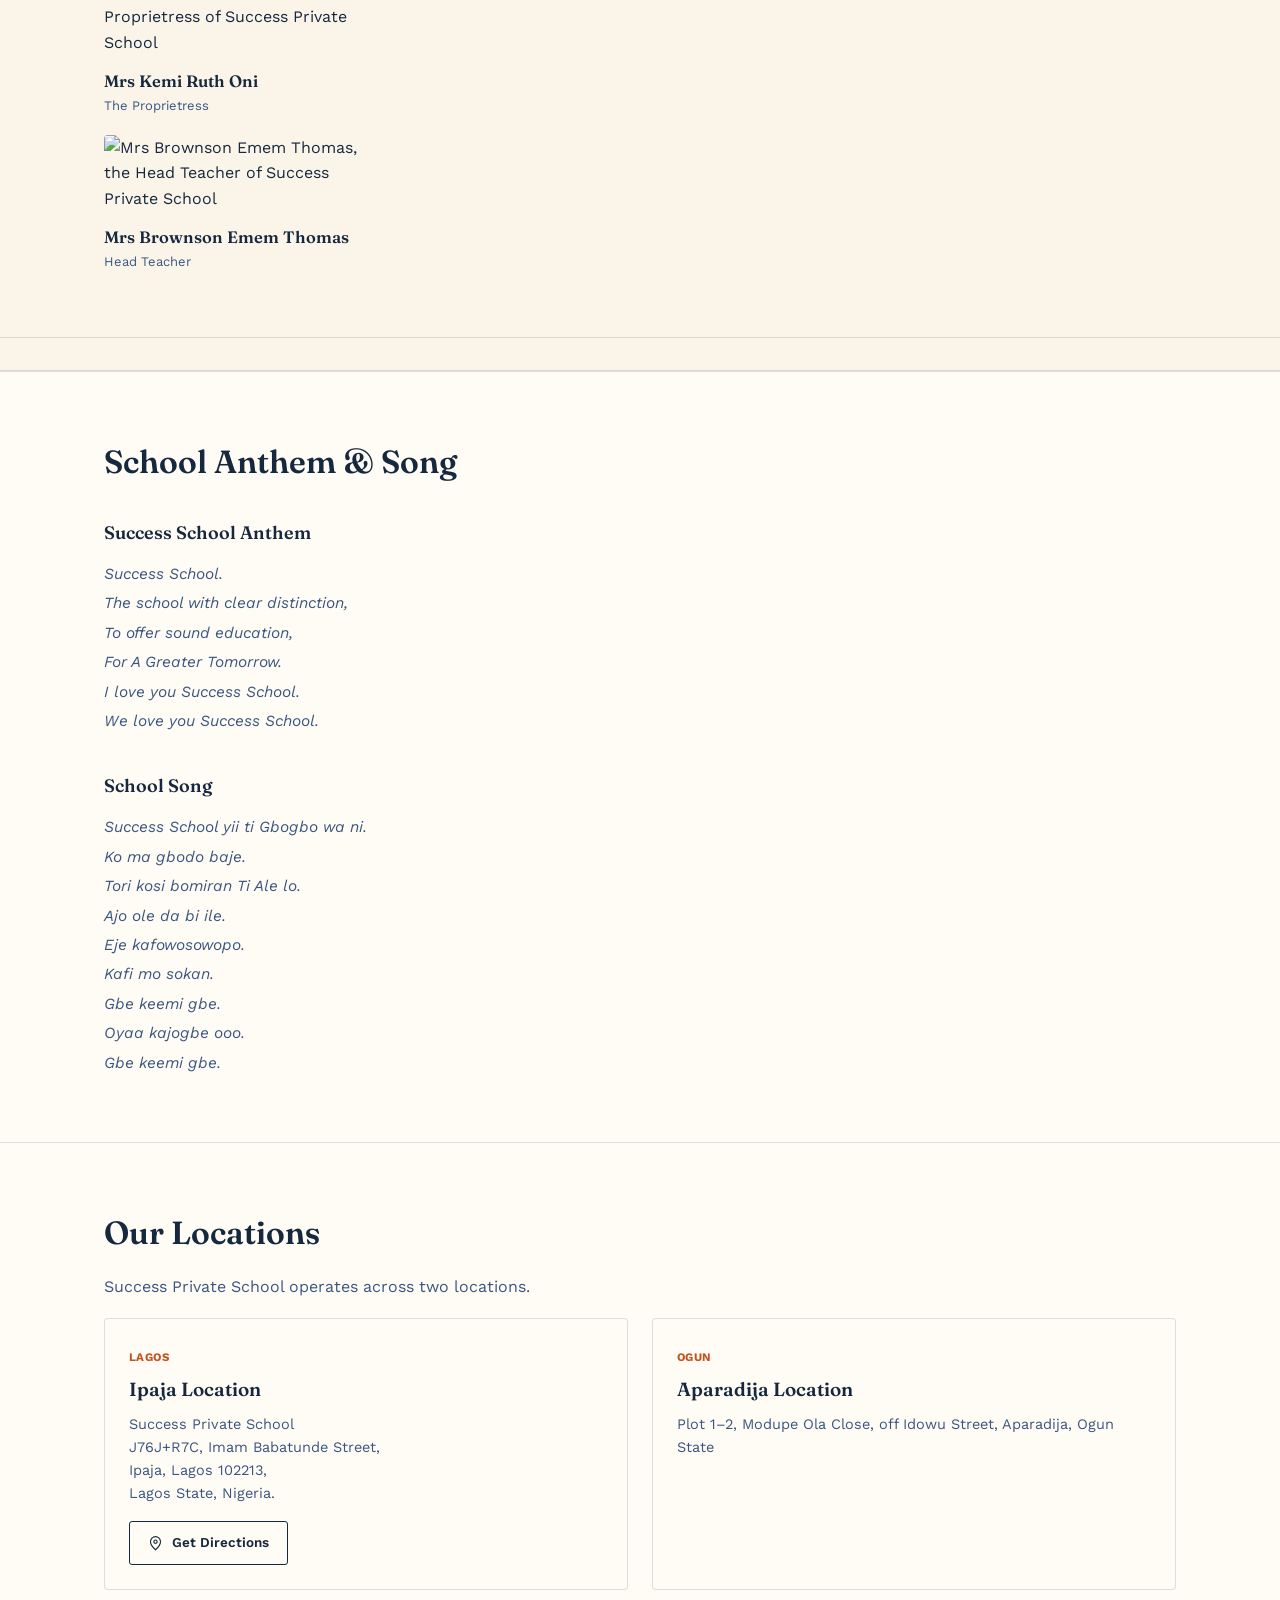
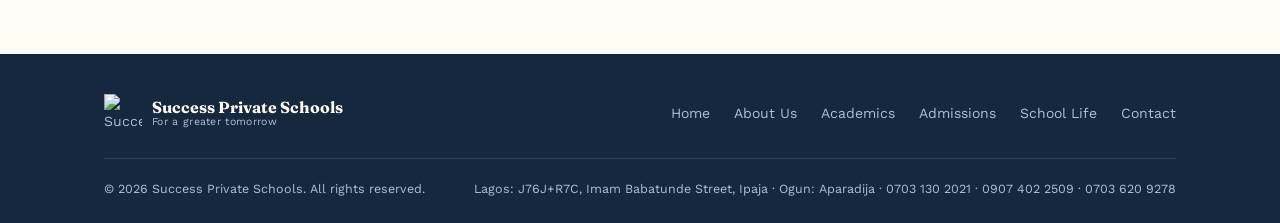
==== commit a1d85676: "Add files via upload" ====
--- a/about.html
+++ b/about.html
@@ -6,17 +6,17 @@
 <title>About Us | Success Private Schools</title>
 <meta name="description" content="Learn about Success Private School — our story and our locations in Ipaja, Lagos and Aparadija, Ogun State.">
 <link rel="preconnect" href="https://fonts.googleapis.com">
-<link rel="icon" type="image/png" href="assets/favicon.png">
+<link rel="icon" type="image/png" href="assets/images/favicon.png">
 <link href="https://fonts.googleapis.com/css2?family=Fraunces:ital,opsz,wght@0,9..144,400;0,9..144,500;0,9..144,600;0,9..144,700;1,9..144,500&family=Work+Sans:wght@400;500;600;700&display=swap" rel="stylesheet">
 <link rel="stylesheet" href="style.css">
 <script>document.documentElement.classList.add("preloading");</script>
 </head>
 <body>
-<div class="preloader" id="preloader" aria-hidden="true"><div class="preloader-ring"><img src="assets/logo.png" alt=""></div></div>
+<div class="preloader" id="preloader" aria-hidden="true"><div class="preloader-ring"><img src="assets/images/logo.png" alt=""></div></div>
 <header class="site" id="siteHeader">
   <div class="nav">
     <a class="brand" href="index.html" aria-label="Success Private Schools home">
-      <img class="brand-logo" src="assets/logo.png" alt="Success Private Schools logo">
+      <img class="brand-logo" src="assets/images/logo.png" alt="Success Private Schools logo">
       <div class="brand-text">
         <div class="name">Success Private Schools</div>
         <div class="sub">For a greater tomorrow</div>
@@ -45,7 +45,7 @@
   </div>
 </div>
 
-<section class="page-hero has-photo" style="--hero-img:url('assets/banner-about.jpg'); --hero-pos:50% 0%;">
+<section class="page-hero has-photo" style="--hero-img:url('assets/images/banner-about.jpg'); --hero-pos:50% 0%;">
   <div class="wrap">
     <div class="hero-copy">
       <div class="kicker">Success Private School</div>
@@ -68,7 +68,7 @@
         <p style="margin-bottom:0;">Success Private School was established on September 14, 2005, with the aim of providing quality education in a safe and supportive environment for children in our community.</p>
       </div>
       <figure class="about-photo">
-        <img src="assets/about-headmistress-pupils.jpg" alt="Headmistress and pupils together on the school compound at Success Private School" loading="lazy">
+        <img src="assets/images/about-headmistress-pupils.jpg" alt="Headmistress and pupils together on the school compound at Success Private School" loading="lazy">
         <figcaption>Headmistress and pupils together on the school compound at Success Private School</figcaption>
       </figure>
     </div>
@@ -92,14 +92,14 @@
       <h2>Leadership</h2>
       <p class="intro" style="margin-bottom:0;">We aim to provide quality education to every child and provide them with an enabling environment which they can grow to reach their potential.</p>
       <figure class="leadership-photo">
-        <img src="assets/leadership-proprietress.jpg" alt="Mrs Kemi Ruth Oni, the Proprietress of Success Private School" loading="lazy">
+        <img src="assets/images/leadership-proprietress.jpg" alt="Mrs Kemi Ruth Oni, the Proprietress of Success Private School" loading="lazy">
         <figcaption>
           <strong>Mrs Kemi Ruth Oni</strong>
           <span>The Proprietress</span>
         </figcaption>
       </figure>
       <figure class="leadership-photo">
-        <img src="assets/leadership-head-teacher.jpg" alt="Mrs Brownson Emem Thomas, the Head Teacher of Success Private School" loading="lazy">
+        <img src="assets/images/leadership-head-teacher.jpg" alt="Mrs Brownson Emem Thomas, the Head Teacher of Success Private School" loading="lazy">
         <figcaption>
           <strong>Mrs Brownson Emem Thomas</strong>
           <span>Head Teacher</span>
@@ -172,7 +172,7 @@
   <div class="wrap">
     <div class="footer-top">
       <a class="brand" href="index.html">
-        <img class="brand-logo" src="assets/logo.png" alt="Success Private Schools logo">
+        <img class="brand-logo" src="assets/images/logo.png" alt="Success Private Schools logo">
         <div class="brand-text">
           <div class="name">Success Private Schools</div>
           <div class="sub">For a greater tomorrow</div>
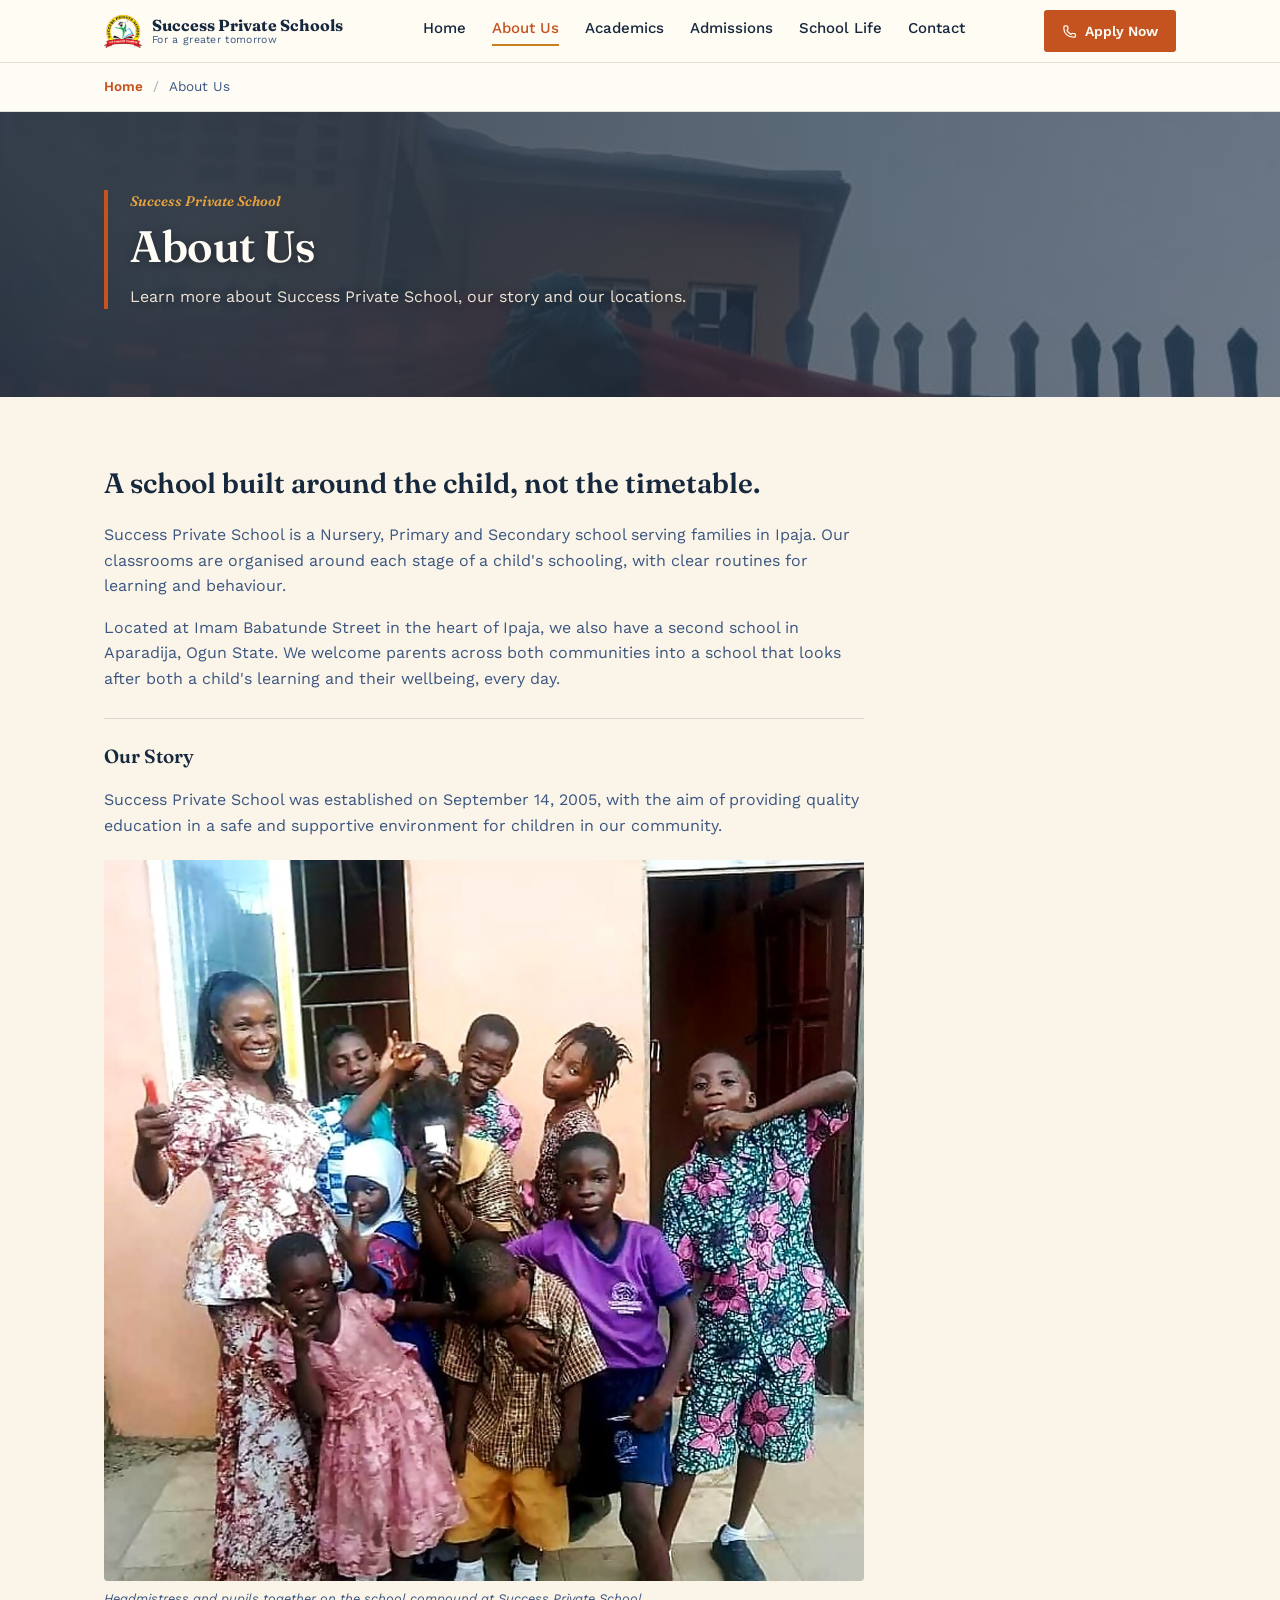
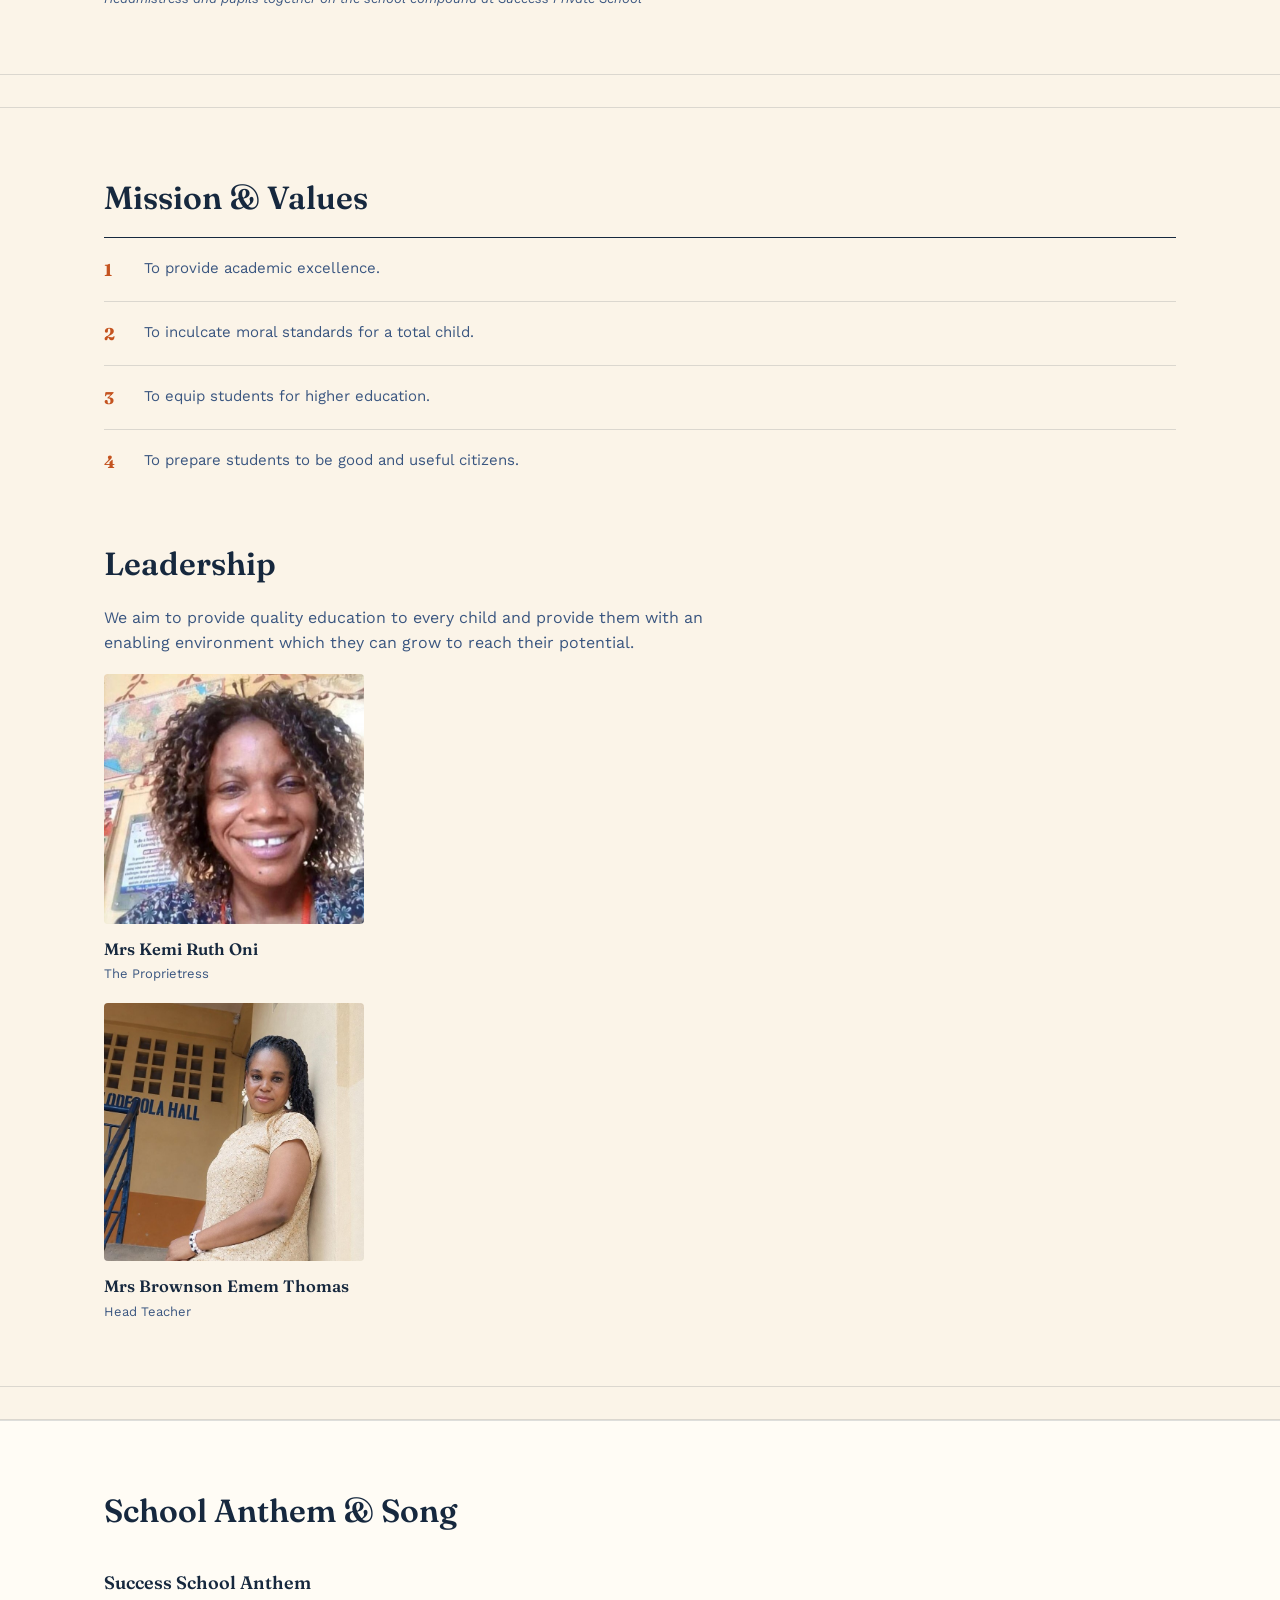
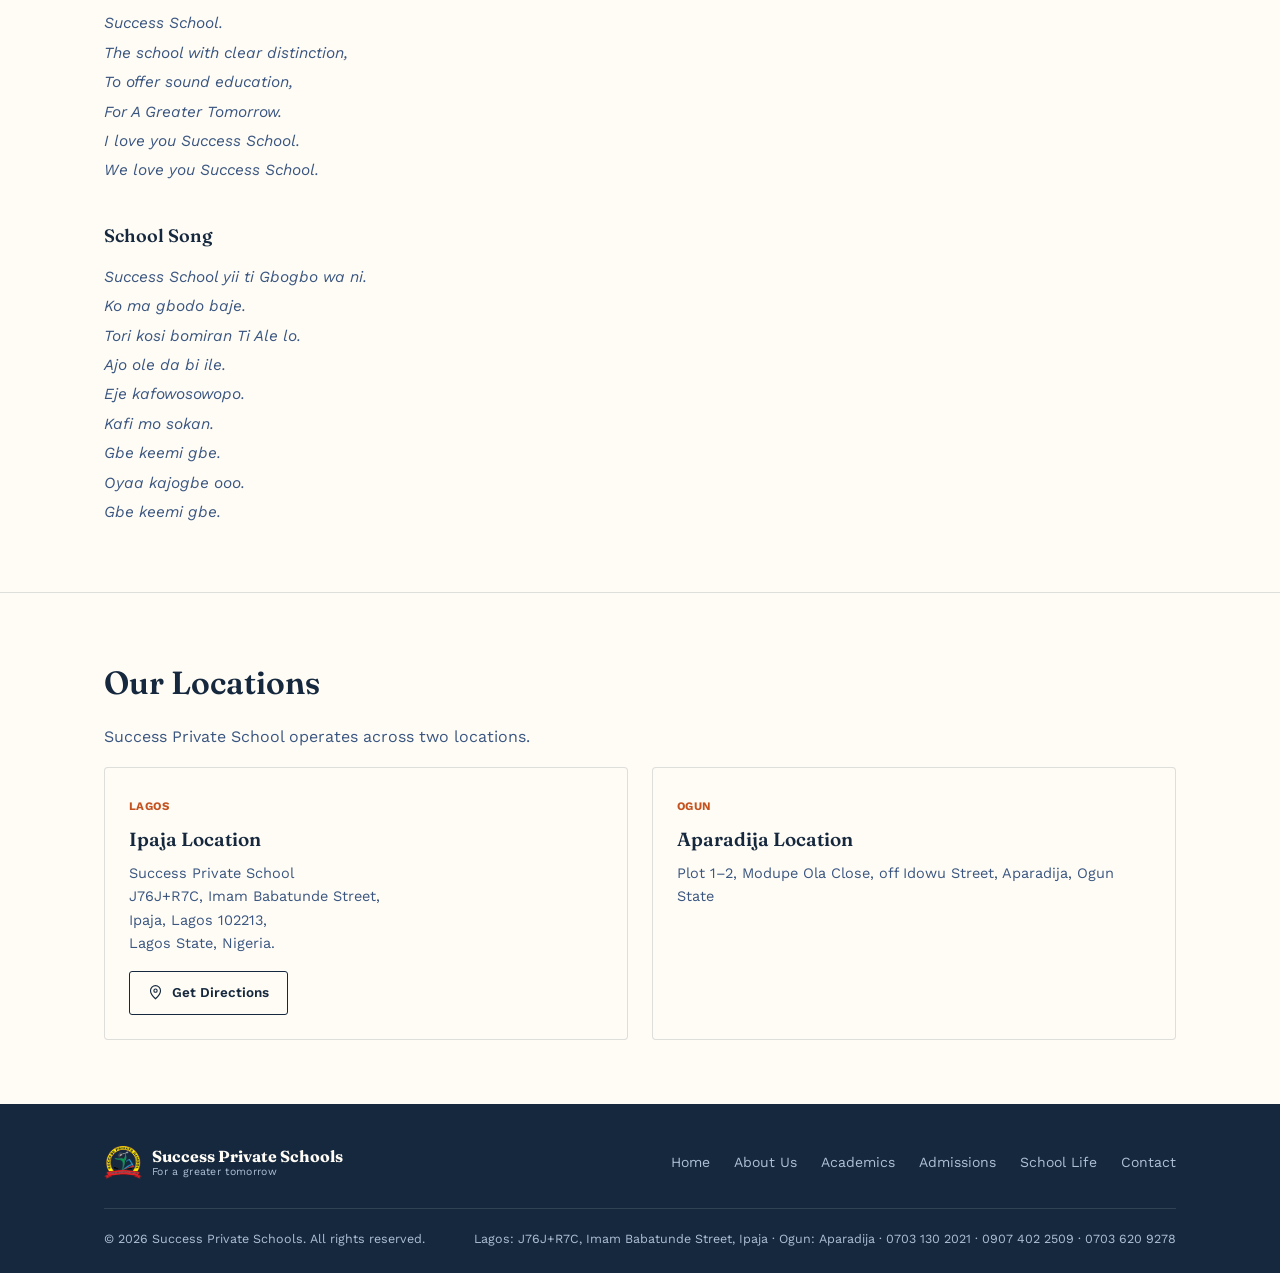
==== commit f4aa910b: "Update about.html" ====
--- a/about.html
+++ b/about.html
@@ -6,17 +6,17 @@
 <title>About Us | Success Private Schools</title>
 <meta name="description" content="Learn about Success Private School — our story and our locations in Ipaja, Lagos and Aparadija, Ogun State.">
 <link rel="preconnect" href="https://fonts.googleapis.com">
-<link rel="icon" type="image/png" href="assets/images/favicon.png">
+<link rel="icon" type="image/png" href="assets/favicon.png">
 <link href="https://fonts.googleapis.com/css2?family=Fraunces:ital,opsz,wght@0,9..144,400;0,9..144,500;0,9..144,600;0,9..144,700;1,9..144,500&family=Work+Sans:wght@400;500;600;700&display=swap" rel="stylesheet">
 <link rel="stylesheet" href="style.css">
 <script>document.documentElement.classList.add("preloading");</script>
 </head>
 <body>
-<div class="preloader" id="preloader" aria-hidden="true"><div class="preloader-ring"><img src="assets/images/logo.png" alt=""></div></div>
+<div class="preloader" id="preloader" aria-hidden="true"><div class="preloader-ring"><img src="assets/logo.png" alt=""></div></div>
 <header class="site" id="siteHeader">
   <div class="nav">
     <a class="brand" href="index.html" aria-label="Success Private Schools home">
-      <img class="brand-logo" src="assets/images/logo.png" alt="Success Private Schools logo">
+      <img class="brand-logo" src="assets/logo.png" alt="Success Private Schools logo">
       <div class="brand-text">
         <div class="name">Success Private Schools</div>
         <div class="sub">For a greater tomorrow</div>
@@ -45,7 +45,7 @@
   </div>
 </div>
 
-<section class="page-hero has-photo" style="--hero-img:url('assets/images/banner-about.jpg'); --hero-pos:50% 0%;">
+<section class="page-hero has-photo" style="--hero-img:url('assets/banner-about.jpg'); --hero-pos:50% 0%;">
   <div class="wrap">
     <div class="hero-copy">
       <div class="kicker">Success Private School</div>
@@ -68,7 +68,7 @@
         <p style="margin-bottom:0;">Success Private School was established on September 14, 2005, with the aim of providing quality education in a safe and supportive environment for children in our community.</p>
       </div>
       <figure class="about-photo">
-        <img src="assets/images/about-headmistress-pupils.jpg" alt="Headmistress and pupils together on the school compound at Success Private School" loading="lazy">
+        <img src="assets/about-headmistress-pupils.jpg" alt="Headmistress and pupils together on the school compound at Success Private School" loading="lazy">
         <figcaption>Headmistress and pupils together on the school compound at Success Private School</figcaption>
       </figure>
     </div>
@@ -92,14 +92,14 @@
       <h2>Leadership</h2>
       <p class="intro" style="margin-bottom:0;">We aim to provide quality education to every child and provide them with an enabling environment which they can grow to reach their potential.</p>
       <figure class="leadership-photo">
-        <img src="assets/images/leadership-proprietress.jpg" alt="Mrs Kemi Ruth Oni, the Proprietress of Success Private School" loading="lazy">
+        <img src="assets/leadership-proprietress.jpg" alt="Mrs Kemi Ruth Oni, the Proprietress of Success Private School" loading="lazy">
         <figcaption>
           <strong>Mrs Kemi Ruth Oni</strong>
           <span>The Proprietress</span>
         </figcaption>
       </figure>
       <figure class="leadership-photo">
-        <img src="assets/images/leadership-head-teacher.jpg" alt="Mrs Brownson Emem Thomas, the Head Teacher of Success Private School" loading="lazy">
+        <img src="assets/leadership-head-teacher.jpg" alt="Mrs Brownson Emem Thomas, the Head Teacher of Success Private School" loading="lazy">
         <figcaption>
           <strong>Mrs Brownson Emem Thomas</strong>
           <span>Head Teacher</span>
@@ -172,7 +172,7 @@
   <div class="wrap">
     <div class="footer-top">
       <a class="brand" href="index.html">
-        <img class="brand-logo" src="assets/images/logo.png" alt="Success Private Schools logo">
+        <img class="brand-logo" src="assets/logo.png" alt="Success Private Schools logo">
         <div class="brand-text">
           <div class="name">Success Private Schools</div>
           <div class="sub">For a greater tomorrow</div>
